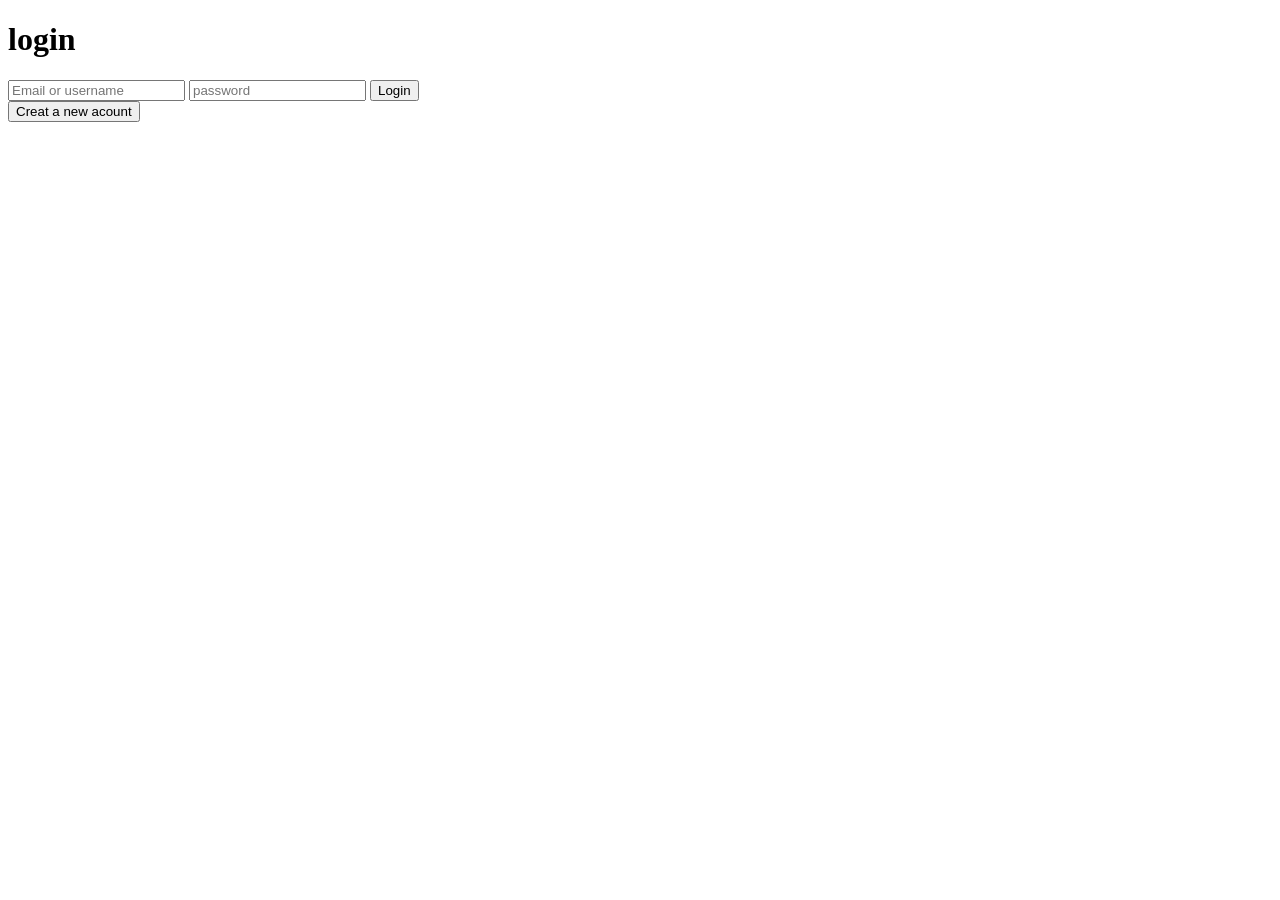
==== frontend/index.html @ cf74200e "finsh login and rejester in js and html >> now it is work you can add a new acount" ====
<!doctype html>
<html lang="en">
  <head>
    <meta charset="UTF-8" />
    <meta name="viewport" content="width=device-width, initial-scale=1.0" />
    <title>RTF</title>
    <link rel="shortcut icon" href="icon.png" type="image/x-icon">
    <script type="module" src="js/main.js"></script>
  </head>
  <body>
    <div id="app"></div>
  </body>
</html>
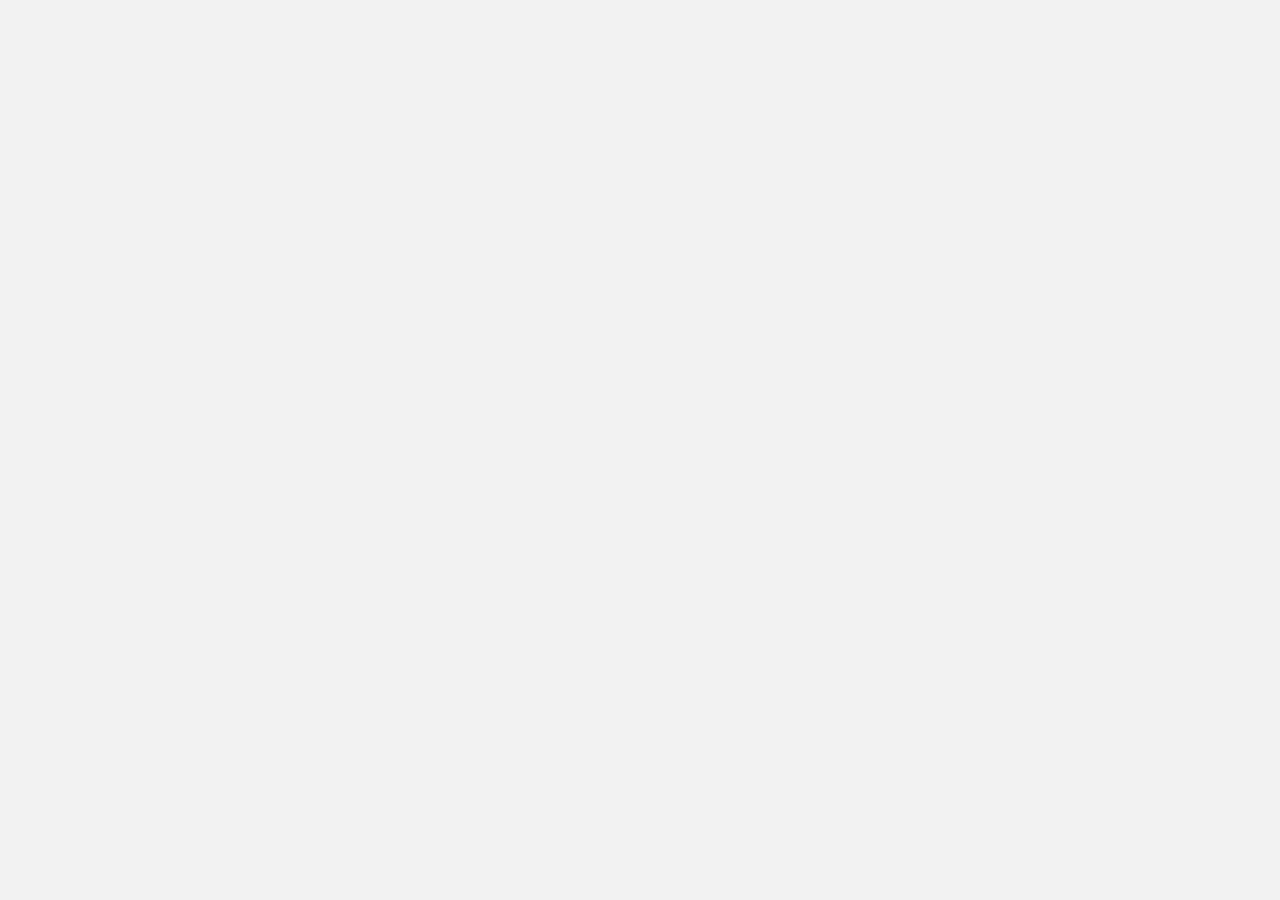
==== commit e4c48623: "feat: implement user session management with login, logout, and registration handlers; add CSS styli" ====
--- a/frontend/index.html
+++ b/frontend/index.html
@@ -5,6 +5,7 @@
     <meta name="viewport" content="width=device-width, initial-scale=1.0" />
     <title>RTF</title>
     <link rel="shortcut icon" href="icon.png" type="image/x-icon">
+    <link rel="stylesheet" href="css/authStyle.css">
     <script type="module" src="js/main.js"></script>
   </head>
   <body>
--- a/frontend/css/authStyle.css
+++ b/frontend/css/authStyle.css
@@ -0,0 +1,65 @@
+* {
+  box-sizing: border-box;
+}
+
+body {
+  margin: 0;
+  font-family: Arial, sans-serif;
+  background-color: #f2f2f2;
+}
+
+.auth-page {
+  min-height: 100vh;
+  display: flex;
+  justify-content: center;
+  align-items: center;
+}
+
+.auth-card {
+  width: 400px;
+  padding: 25px;
+  background-color: white;
+  border: 1px solid #ccc;
+  border-radius: 8px;
+}
+
+.auth-card h1,
+.auth-subtitle {
+  text-align: center;
+}
+
+#register-form {
+  display: flex;
+  flex-direction: column;
+  gap: 10px;
+}
+
+.name-row {
+  display: flex;
+  gap: 10px;
+}
+
+.name-row input {
+  width: 50%;
+}
+
+input,
+select,
+button {
+  width: 100%;
+  padding: 10px;
+}
+
+button {
+  cursor: pointer;
+}
+
+.login-link {
+  margin-top: 10px;
+  background: none;
+  border: none;
+}
+
+.form-message {
+  text-align: center;
+}
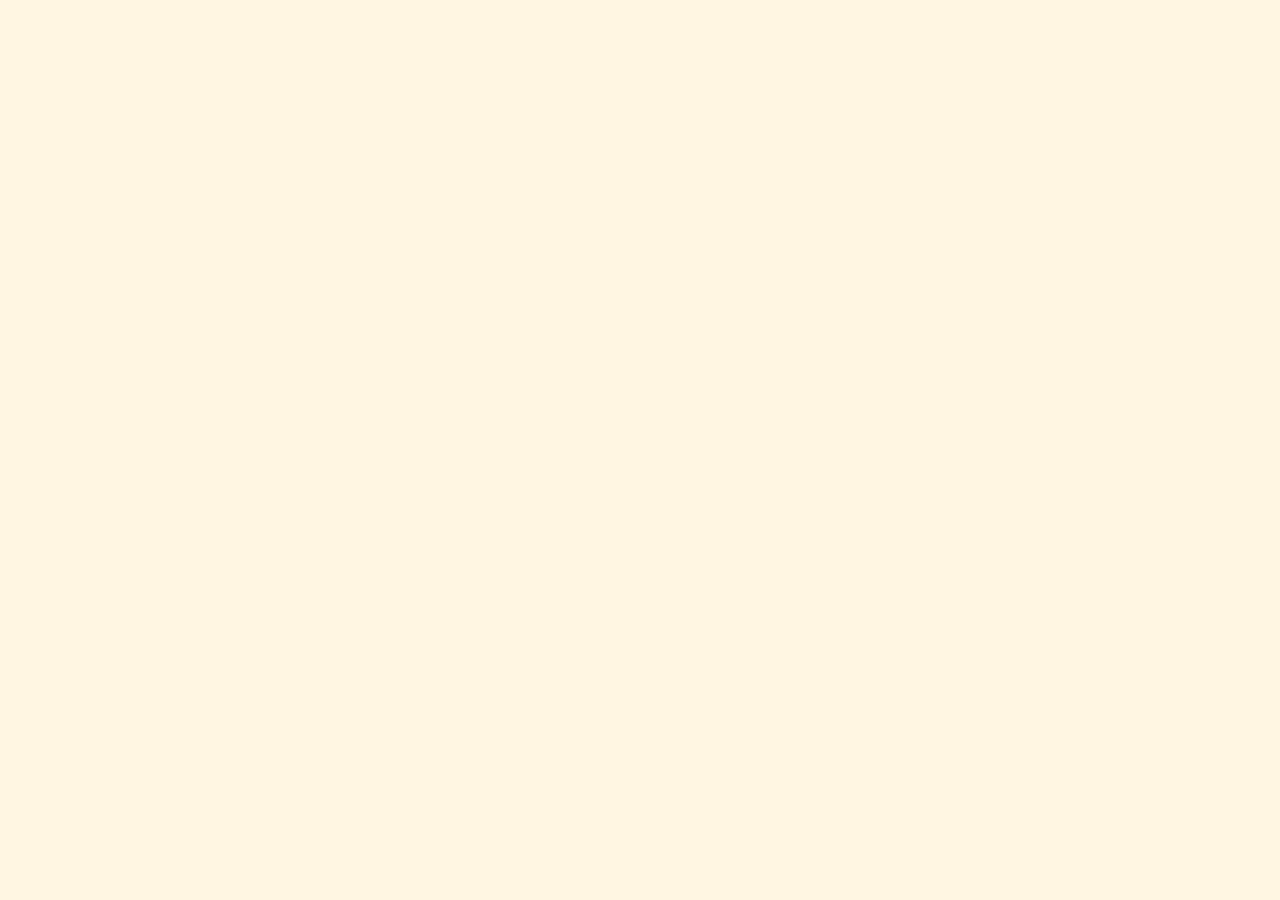
==== commit 85ee096a: "Refactor CSS and JavaScript for improved design and functionality - Updated CSS styles in misc.css a" ====
--- a/frontend/index.html
+++ b/frontend/index.html
@@ -5,10 +5,30 @@
     <meta name="viewport" content="width=device-width, initial-scale=1.0" />
     <title>RTF</title>
     <link rel="shortcut icon" href="icon.png" type="image/x-icon">
-    <link rel="stylesheet" href="css/authStyle.css">
+
+    <!-- Old theme (7 files) — commented out, kept for reference -->
+    <link rel="stylesheet" href="css/variables.css">
+    <link rel="stylesheet" href="css/base.css">
+    <link rel="stylesheet" href="css/auth.css">
+    <link rel="stylesheet" href="css/layout.css">
+    <link rel="stylesheet" href="css/feed.css">
+    <link rel="stylesheet" href="css/chat.css">
+    <link rel="stylesheet" href="css/misc.css">
+   
+
+    <!-- New theme (8 files) -->
+    <!-- <link rel="stylesheet" href="css2/root_variables.css">
+    <link rel="stylesheet" href="css2/reset.css">
+    <link rel="stylesheet" href="css2/typography.css">
+    <link rel="stylesheet" href="css2/layout.css">
+    <link rel="stylesheet" href="css2/components.css">
+    <link rel="stylesheet" href="css2/responsive.css">
+    <link rel="stylesheet" href="css2/utilities.css">
+    <link rel="stylesheet" href="css2/components_chat.css"> -->
+
     <script type="module" src="js/main.js"></script>
   </head>
   <body>
     <div id="app"></div>
   </body>
-</html>
+</html>
--- a/frontend/css/variables.css
+++ b/frontend/css/variables.css
@@ -0,0 +1,62 @@
+:root {
+  /* ---------- Palette (sunset reed moodboard) ---------- */
+  --color-champagne: #feecc0;
+  --color-champagne-soft: #fff6e2;
+  --color-rose: #f4b9b8;
+  --color-rose-dark: #e79a9a;
+  --color-blue: #556890;
+  --color-blue-dark: #414f70;
+  --color-ink: #1f2020;
+
+  --color-bg: var(--color-champagne-soft);
+  --color-surface: #ffffff;
+  --color-surface-sunk: #fbf3e4;
+
+  --color-primary: var(--color-rose);
+  --color-primary-dark: var(--color-rose-dark);
+  --color-accent: var(--color-blue);
+  --color-accent-dark: var(--color-blue-dark);
+
+  --color-text: var(--color-ink);
+  --color-text-muted: #6b6558;
+  --color-text-faint: #a39d8f;
+  --color-text-on-accent: #fff6e2;
+
+  --color-border: #efe2c8;
+  --color-border-light: #f5ecda;
+  --color-danger: #c1554a;
+  --color-success: #4caf7d;
+
+  /* ---------- Type ---------- */
+  --font-base: "Segoe UI", system-ui, -apple-system, "Helvetica Neue", Arial, sans-serif;
+  --font-mono: "SFMono-Regular", ui-monospace, "JetBrains Mono", Consolas, "Courier New", monospace;
+
+  /* ---------- Radius (soft, never sharp) ---------- */
+  --radius-sm: 10px;
+  --radius-md: 16px;
+  --radius-lg: 22px;
+  --radius-pill: 999px;
+
+  /* ---------- Shadow (light, diffuse) ---------- */
+  --shadow-sm: 0 2px 8px rgba(31, 32, 32, 0.05);
+  --shadow-md: 0 8px 24px rgba(85, 104, 144, 0.1);
+  --shadow-lg: 0 16px 40px rgba(85, 104, 144, 0.14);
+  --shadow-inset: inset 0 0 0 1px rgba(31, 32, 32, 0.04);
+
+  /* ---------- Spacing ---------- */
+  --space-xs: 4px;
+  --space-sm: 8px;
+  --space-md: 12px;
+  --space-lg: 16px;
+  --space-xl: 24px;
+  --space-2xl: 32px;
+
+  /* ---------- Layout ---------- */
+  --sidebar-width: 280px;
+  --sidebar-width-md: 210px;
+  --sidebar-width-sm: 72px;
+
+  /* ---------- Motion ---------- */
+  --transition-fast: 0.15s ease;
+  --transition-base: 0.25s ease;
+}
--- a/frontend/css/base.css
+++ b/frontend/css/base.css
@@ -0,0 +1,126 @@
+* {
+  box-sizing: border-box;
+}
+
+html {
+  -webkit-font-smoothing: antialiased;
+}
+
+body {
+  margin: 0;
+  font-family: var(--font-base);
+  background-color: var(--color-bg);
+  color: var(--color-text);
+  line-height: 1.5;
+}
+
+h1, h2, h3 {
+  margin: 0;
+  font-weight: 700;
+  letter-spacing: -0.01em;
+}
+
+p {
+  margin: 0;
+}
+
+a {
+  color: var(--color-accent);
+}
+
+::selection {
+  background: var(--color-rose);
+  color: var(--color-ink);
+}
+
+/* ---------- Form elements ---------- */
+
+input,
+select,
+textarea,
+button {
+  font-family: inherit;
+  font-size: 1rem;
+  color: var(--color-text);
+}
+
+input,
+select,
+textarea {
+  width: 100%;
+  padding: 12px var(--space-md);
+  background-color: var(--color-surface);
+  border: 1px solid var(--color-border);
+  border-radius: var(--radius-sm);
+  box-shadow: var(--shadow-inset);
+  transition: border-color var(--transition-fast), box-shadow var(--transition-fast);
+}
+
+input:focus,
+select:focus,
+textarea:focus {
+  outline: none;
+  border-color: var(--color-accent);
+  box-shadow: 0 0 0 3px rgba(85, 104, 144, 0.15);
+}
+
+input::placeholder,
+textarea::placeholder {
+  color: var(--color-text-faint);
+}
+
+textarea {
+  font-family: inherit;
+  resize: vertical;
+}
+
+button {
+  cursor: pointer;
+  width: 100%;
+  padding: 12px var(--space-lg);
+  background-color: var(--color-surface);
+  border: none;
+  border-radius: var(--radius-sm);
+  box-shadow: var(--shadow-sm);
+  transition: transform var(--transition-fast), box-shadow var(--transition-fast), background-color var(--transition-fast);
+}
+
+button:hover {
+  box-shadow: var(--shadow-md);
+}
+
+button:active {
+  transform: translateY(1px);
+}
+
+button:focus-visible,
+input:focus-visible,
+a:focus-visible {
+  outline: 2px solid var(--color-accent);
+  outline-offset: 2px;
+}
+
+/* ---------- Primary submit buttons ---------- */
+
+#login-form button,
+#register-form button,
+#create-post-form button,
+#add-comment-form button {
+  background-color: var(--color-primary);
+  color: var(--color-ink);
+  font-weight: 600;
+}
+
+#login-form button:hover,
+#register-form button:hover,
+#create-post-form button:hover,
+#add-comment-form button:hover {
+  background-color: var(--color-primary-dark);
+}
+
+.form-message {
+  text-align: center;
+  color: var(--color-danger);
+  font-size: 0.9rem;
+  min-height: 1.2em;
+}
--- a/frontend/css/auth.css
+++ b/frontend/css/auth.css
@@ -0,0 +1,73 @@
+.auth-page {
+  min-height: 100vh;
+  display: flex;
+  flex-direction: column;
+  align-items: center;
+  justify-content: center;
+  gap: var(--space-lg);
+  padding: var(--space-lg);
+  background: linear-gradient(180deg, var(--color-champagne) 0%, var(--color-bg) 55%);
+}
+
+.auth-card {
+  width: 100%;
+  max-width: 420px;
+  padding: var(--space-2xl);
+  background-color: var(--color-surface);
+  border-radius: var(--radius-lg);
+  box-shadow: var(--shadow-lg);
+  display: flex;
+  flex-direction: column;
+  gap: var(--space-lg);
+}
+
+.auth-card h1 {
+  text-align: center;
+  font-size: 1.6rem;
+}
+
+.auth-subtitle {
+  text-align: center;
+  color: var(--color-text-muted);
+  margin-top: calc(var(--space-sm) * -1);
+}
+
+#login-form,
+#register-form {
+  display: flex;
+  flex-direction: column;
+  gap: var(--space-sm);
+}
+
+.name-row {
+  display: flex;
+  flex-wrap: wrap;
+  gap: var(--space-sm);
+}
+
+.name-row input {
+  flex: 1;
+  min-width: 140px;
+}
+
+.login-link {
+  background: none;
+  box-shadow: none;
+  color: var(--color-accent);
+  font-weight: 600;
+  width: auto;
+  margin: 0 auto;
+  padding: var(--space-xs) var(--space-sm);
+}
+
+.login-link:hover {
+  box-shadow: none;
+  text-decoration: underline;
+}
+
+@media (max-width: 480px) {
+  .auth-card {
+    padding: var(--space-xl);
+    border-radius: var(--radius-md);
+  }
+}
--- a/frontend/css/layout.css
+++ b/frontend/css/layout.css
@@ -0,0 +1,230 @@
+#home-page {
+  min-height: 100vh;
+  display: flex;
+}
+
+/* ---------- Sidebar (chat users) ---------- */
+
+.chat-sidebar {
+  width: var(--sidebar-width);
+  flex-shrink: 0;
+  display: flex;
+  flex-direction: column;
+  height: 100vh;
+  position: sticky;
+  top: 0;
+  background-color: var(--color-surface);
+  border-radius: 0 var(--radius-lg) var(--radius-lg) 0;
+  box-shadow: var(--shadow-md);
+}
+
+.chat-sidebar-header {
+  padding: var(--space-lg);
+  display: flex;
+  flex-direction: column;
+  gap: var(--space-md);
+}
+
+.pages-header {
+  display: flex;
+}
+
+#home-btn {
+  width: auto;
+  background-color: var(--color-champagne);
+  color: var(--color-ink);
+  font-weight: 600;
+  border-radius: var(--radius-pill);
+  padding: var(--space-xs) var(--space-lg);
+  box-shadow: none;
+}
+
+#home-btn:hover {
+  background-color: var(--color-rose);
+}
+
+.chat-sidebar-header h2 {
+  font-size: 1.05rem;
+  white-space: nowrap;
+  overflow: hidden;
+  color: var(--color-accent-dark);
+}
+
+.chat-users-list {
+  flex: 1;
+  overflow-y: auto;
+  padding: var(--space-sm) var(--space-md);
+  display: flex;
+  flex-direction: column;
+  gap: var(--space-xs);
+}
+
+.chat-users-list p {
+  color: var(--color-text-faint);
+  font-size: 0.9rem;
+  padding: var(--space-sm);
+}
+
+.chat-user-btn {
+  display: flex;
+  align-items: center;
+  gap: var(--space-sm);
+  width: 100%;
+  padding: var(--space-sm) var(--space-md);
+  background: none;
+  border: none;
+  border-radius: var(--radius-md);
+  box-shadow: none;
+  text-align: left;
+}
+
+.chat-user-btn:hover {
+  background-color: var(--color-surface-sunk);
+  box-shadow: none;
+}
+
+.chat-user-circle {
+  width: 9px;
+  height: 9px;
+  border-radius: 50%;
+  background-color: var(--color-border);
+  flex-shrink: 0;
+}
+
+.chat-user-circle.online {
+  background-color: var(--color-success);
+  box-shadow: 0 0 0 3px rgba(76, 175, 125, 0.18);
+}
+
+.chat-user-circle.offline {
+  background-color: var(--color-text-faint);
+}
+
+.chat-user-name {
+  font-size: 0.95rem;
+  font-weight: 500;
+  white-space: nowrap;
+  overflow: hidden;
+  text-overflow: ellipsis;
+}
+
+.chat-sidebar-footer {
+  padding: var(--space-sm) var(--space-lg) var(--space-lg);
+  font-size: 0.8rem;
+  color: var(--color-danger);
+  min-height: 1em;
+}
+
+/* ---------- Main column ---------- */
+
+.home-main {
+  flex: 1;
+  display: flex;
+  flex-direction: column;
+  min-width: 0;
+}
+
+.home-topbar {
+  display: flex;
+  flex-wrap: wrap;
+  align-items: center;
+  justify-content: space-between;
+  gap: var(--space-sm);
+  padding: var(--space-lg) var(--space-2xl);
+}
+
+.topbar-user-box {
+  display: flex;
+  align-items: center;
+  gap: var(--space-md);
+}
+
+.topbar-avatar {
+  width: 40px;
+  height: 40px;
+  border-radius: 50%;
+  background-color: var(--color-rose);
+  flex-shrink: 0;
+  box-shadow: var(--shadow-sm);
+}
+
+.topbar-user-info {
+  display: flex;
+  flex-direction: column;
+  line-height: 1.35;
+}
+
+.topbar-user-info small {
+  font-family: var(--font-mono);
+  color: var(--color-text-muted);
+}
+
+.logout-btn,
+.create-post-btn {
+  width: auto;
+  padding: var(--space-sm) var(--space-lg);
+  border-radius: var(--radius-pill);
+}
+
+.logout-btn {
+  background-color: var(--color-surface);
+  color: var(--color-text-muted);
+}
+
+.create-post-btn {
+  background-color: var(--color-accent);
+  color: var(--color-text-on-accent);
+  font-weight: 600;
+}
+
+.create-post-btn:hover {
+  background-color: var(--color-accent-dark);
+}
+
+#home-container {
+  flex: 1;
+  padding: var(--space-xl) var(--space-2xl) var(--space-2xl);
+  max-width: 760px;
+  width: 100%;
+  margin: 0 auto;
+}
+
+/* ---------- Responsive: sidebar shrinks, stays visible ---------- */
+
+@media (max-width: 768px) {
+  .chat-sidebar {
+    width: var(--sidebar-width-md);
+  }
+
+  #home-container {
+    padding: var(--space-lg);
+  }
+
+  .home-topbar {
+    padding: var(--space-md) var(--space-lg);
+  }
+}
+
+@media (max-width: 520px) {
+  .chat-sidebar {
+    width: var(--sidebar-width-sm);
+  }
+
+  .chat-sidebar-header h2,
+  .chat-user-name,
+  .chat-sidebar-footer {
+    display: none;
+  }
+
+  .chat-sidebar-header {
+    align-items: center;
+  }
+
+  .chat-user-btn {
+    justify-content: center;
+  }
+
+  .topbar-user-info {
+    display: none;
+  }
+}
--- a/frontend/css/feed.css
+++ b/frontend/css/feed.css
@@ -0,0 +1,183 @@
+/* ---------- Feed / posts ---------- */
+
+#posts-container {
+  display: flex;
+  flex-direction: column;
+  gap: var(--space-md);
+}
+
+.post-card {
+  display: flex;
+  flex-direction: column;
+  gap: var(--space-xs);
+  background-color: var(--color-surface);
+  border-radius: var(--radius-lg);
+  padding: var(--space-lg) var(--space-xl);
+  box-shadow: var(--shadow-sm);
+  cursor: pointer;
+  transition: box-shadow var(--transition-base), transform var(--transition-base);
+}
+
+.post-card:hover {
+  box-shadow: var(--shadow-md);
+  transform: translateY(-2px);
+}
+
+/* signature: monospace hashtag chip, like a hand-labeled tag */
+.post-category {
+  align-self: flex-start;
+  display: inline-flex;
+  align-items: center;
+  font-family: var(--font-mono);
+  font-size: 0.72rem;
+  letter-spacing: 0.02em;
+  color: var(--color-accent-dark);
+  background-color: var(--color-champagne);
+  border-radius: var(--radius-pill);
+  padding: 4px var(--space-md);
+  margin-bottom: var(--space-xs);
+}
+
+.post-category::before {
+  content: "#";
+  margin-right: 2px;
+  opacity: 0.6;
+}
+
+.post-card h3 {
+  font-size: 1.15rem;
+}
+
+.post-card p {
+  color: var(--color-text-muted);
+  font-size: 0.88rem;
+  font-family: var(--font-mono);
+}
+
+/* ---------- Create post ---------- */
+
+#create-post-form {
+  display: flex;
+  flex-direction: column;
+  gap: var(--space-md);
+  background-color: var(--color-surface);
+  border-radius: var(--radius-lg);
+  padding: var(--space-xl);
+  box-shadow: var(--shadow-sm);
+}
+
+#create-post-form textarea {
+  min-height: 140px;
+}
+
+/* ---------- Post detail / comments ---------- */
+
+#back-to-feed {
+  width: auto;
+  background: none;
+  box-shadow: none;
+  color: var(--color-accent);
+  font-weight: 600;
+  padding: 0 0 var(--space-md) 0;
+  font-size: 0.95rem;
+}
+
+#back-to-feed:hover {
+  box-shadow: none;
+  text-decoration: underline;
+}
+
+#post-detail {
+  display: flex;
+  flex-direction: column;
+  background-color: var(--color-surface);
+  border-radius: var(--radius-lg);
+  padding: var(--space-2xl);
+  box-shadow: var(--shadow-sm);
+}
+
+#post-detail h2 {
+  font-size: 1.4rem;
+  margin-top: var(--space-xs);
+}
+
+#post-detail > p:nth-of-type(1) {
+  font-family: var(--font-mono);
+  color: var(--color-text-muted);
+  font-size: 0.85rem;
+}
+
+.post-full-content {
+  white-space: pre-wrap;
+  color: var(--color-text);
+  margin-top: var(--space-lg);
+  line-height: 1.65;
+}
+
+#comments-section {
+  margin-top: var(--space-2xl);
+  padding-top: var(--space-lg);
+  border-top: 1px dashed var(--color-border);
+  display: flex;
+  flex-direction: column;
+  gap: var(--space-md);
+}
+
+#comments-section h3 {
+  font-size: 0.95rem;
+  color: var(--color-accent-dark);
+}
+
+.comments-list {
+  list-style: none;
+  margin: 0;
+  padding: 0;
+  display: flex;
+  flex-direction: column;
+  gap: var(--space-sm);
+  max-height: 320px;
+  overflow-y: auto;
+}
+
+.comments-list-message {
+  color: var(--color-text-faint);
+  font-size: 0.9rem;
+}
+
+.comment-item {
+  display: flex;
+  flex-direction: column;
+  gap: 4px;
+  background-color: var(--color-surface-sunk);
+  border-radius: var(--radius-md);
+  padding: var(--space-sm) var(--space-md);
+}
+
+.comment-author {
+  font-weight: 600;
+  font-family: var(--font-mono);
+  font-size: 0.78rem;
+  color: var(--color-accent-dark);
+  margin: 0;
+}
+
+.comment-content {
+  margin: 0;
+}
+
+#add-comment-form {
+  display: flex;
+  flex-direction: column;
+  gap: var(--space-sm);
+}
+
+#add-comment-form textarea {
+  min-height: 80px;
+}
+
+@media (max-width: 480px) {
+  #post-detail,
+  #create-post-form {
+    padding: var(--space-lg);
+  }
+}
--- a/frontend/css/chat.css
+++ b/frontend/css/chat.css
@@ -0,0 +1,116 @@
+.message-page {
+  display: flex;
+  flex-direction: column;
+  height: calc(100vh - 90px);
+  background-color: var(--color-surface);
+  border-radius: var(--radius-lg);
+  box-shadow: var(--shadow-sm);
+  overflow: hidden;
+}
+
+.message-header {
+  padding: var(--space-md) var(--space-xl);
+  border-bottom: 1px solid var(--color-border-light);
+}
+
+.message-header h2 {
+  font-size: 1.05rem;
+}
+
+.message-user-status {
+  font-family: var(--font-mono);
+  font-size: 0.78rem;
+  color: var(--color-text-faint);
+}
+
+.messages-list {
+  flex: 1;
+  overflow-y: auto;
+  padding: var(--space-lg);
+  display: flex;
+  flex-direction: column;
+  gap: var(--space-sm);
+}
+
+.messages-loading,
+.empty-chat,
+.chat-error {
+  color: var(--color-text-faint);
+  text-align: center;
+  font-size: 0.9rem;
+  margin: auto 0;
+}
+
+.chat-message {
+  display: flex;
+  flex-wrap: wrap;
+  gap: var(--space-sm);
+  align-items: baseline;
+  background-color: var(--color-champagne-soft);
+  border-radius: var(--radius-md);
+  padding: var(--space-sm) var(--space-md);
+  max-width: 80%;
+  box-shadow: var(--shadow-sm);
+}
+
+.chat-message-sender {
+  font-weight: 600;
+  font-family: var(--font-mono);
+  font-size: 0.78rem;
+  color: var(--color-accent-dark);
+}
+
+.chat-message-content {
+  font-size: 0.95rem;
+}
+
+.chat-message-timestamp {
+  font-family: var(--font-mono);
+  font-size: 0.68rem;
+  color: var(--color-text-faint);
+  margin-left: auto;
+}
+
+.message-form {
+  display: flex;
+  gap: var(--space-sm);
+  padding: var(--space-md) var(--space-lg);
+  border-top: 1px solid var(--color-border-light);
+}
+
+.message-form input {
+  flex: 1;
+}
+
+.message-form button {
+  width: auto;
+  padding: 10px var(--space-xl);
+  border-radius: var(--radius-pill);
+  background-color: var(--color-accent);
+  color: var(--color-text-on-accent);
+  font-weight: 600;
+  box-shadow: none;
+}
+
+.message-form button:hover {
+  background-color: var(--color-accent-dark);
+}
+
+@media (max-width: 520px) {
+  .chat-message {
+    max-width: 92%;
+  }
+}
+
+.message-page {
+  height: 100%;
+  display: flex;
+  flex-direction: column;
+  min-height: 0;
+}
+
+.messages-list {
+  flex: 1;
+  min-height: 0;
+  overflow-y: auto;
+}
--- a/frontend/css/misc.css
+++ b/frontend/css/misc.css
@@ -0,0 +1,30 @@
+.error-page {
+  min-height: 100vh;
+  display: flex;
+  flex-direction: column;
+  align-items: center;
+  justify-content: center;
+  gap: var(--space-sm);
+  text-align: center;
+  padding: var(--space-lg);
+  background: linear-gradient(180deg, var(--color-champagne) 0%, var(--color-bg) 55%);
+}
+
+.error-status {
+  font-family: var(--font-mono);
+  font-size: 3rem;
+  color: var(--color-accent-dark);
+}
+
+.error-message {
+  color: var(--color-text-muted);
+}
+
+.error-actions button {
+  width: auto;
+  padding: var(--space-sm) var(--space-xl);
+  margin-top: var(--space-md);
+  border-radius: var(--radius-pill);
+  background-color: var(--color-surface);
+  box-shadow: var(--shadow-sm);
+}
--- a/frontend/css2/root_variables.css
+++ b/frontend/css2/root_variables.css
@@ -0,0 +1,105 @@
+/* ==========================================================================
+   ROOT VARIABLES — design tokens
+   Every color, space, radius, shadow, and type value used anywhere in the
+   system is defined once here. Nothing below this file hard-codes a value
+   that appears more than once.
+   ========================================================================== */
+
+:root {
+  /* ---------- Color: brand ---------- */
+  --color-champagne: #fee0c0;
+  --color-rose: #f4b8b8;
+  --color-blue-gray: #8d98b0;
+  --color-black: #1f2020;
+
+  /* ---------- Color: derived tones ---------- */
+  --color-champagne-soft: #fff5e9;
+  --color-rose-dark: #e89a9a;
+  --color-blue-gray-dark: #6d7896;
+  --color-blue-gray-soft: #eef0f5;
+
+  /* ---------- Color: semantic ---------- */
+  --color-bg: var(--color-champagne-soft);
+  --color-surface: #ffffff;
+  --color-surface-sunk: #fbf1e4;
+  --color-surface-glass: rgba(255, 255, 255, 0.6);
+
+  --color-primary: var(--color-rose);
+  --color-primary-hover: var(--color-rose-dark);
+  --color-accent: var(--color-blue-gray);
+  --color-accent-hover: var(--color-blue-gray-dark);
+
+  --color-text: var(--color-black);
+  --color-text-muted: #6b6558;
+  --color-text-faint: #a39d8f;
+  --color-text-on-primary: var(--color-black);
+  --color-text-on-accent: #ffffff;
+
+  --color-border: #efe0c8;
+  --color-border-light: #f5ecda;
+  --color-danger: #c1554a;
+  --color-success: #4caf7d;
+  --color-focus-ring: rgba(141, 152, 176, 0.35);
+
+  /* ---------- Typography ---------- */
+  --font-base: "Segoe UI", system-ui, -apple-system, "Helvetica Neue", Arial, sans-serif;
+  --font-mono: "SFMono-Regular", ui-monospace, "JetBrains Mono", Consolas, "Courier New", monospace;
+
+  --fs-xs: clamp(0.72rem, 0.68rem + 0.2vw, 0.8rem);
+  --fs-sm: clamp(0.85rem, 0.8rem + 0.25vw, 0.95rem);
+  --fs-base: clamp(1rem, 0.95rem + 0.25vw, 1.05rem);
+  --fs-md: clamp(1.1rem, 1rem + 0.5vw, 1.3rem);
+  --fs-lg: clamp(1.35rem, 1.15rem + 1vw, 1.75rem);
+  --fs-xl: clamp(1.75rem, 1.4rem + 1.75vw, 2.5rem);
+  --fs-2xl: clamp(2.25rem, 1.7rem + 2.75vw, 3.5rem);
+
+  --lh-tight: 1.2;
+  --lh-base: 1.55;
+  --fw-regular: 400;
+  --fw-medium: 500;
+  --fw-semibold: 600;
+  --fw-bold: 700;
+
+  /* ---------- Spacing (8px rhythm) ---------- */
+  --spacing-3xs: 0.25rem;
+  --spacing-xs: 0.5rem;
+  --spacing-sm: 1rem;
+  --spacing-md: 1.5rem;
+  --spacing-lg: 2rem;
+  --spacing-xl: 3rem;
+  --spacing-2xl: 4.5rem;
+
+  /* ---------- Radius (never sharp) ---------- */
+  --radius-sm: 12px;
+  --radius-md: 16px;
+  --radius-lg: 24px;
+  --radius-pill: 999px;
+
+  /* ---------- Shadow (layered, low-opacity) ---------- */
+  --shadow-light: 0 2px 8px rgba(31, 32, 32, 0.06);
+  --shadow-medium: 0 4px 16px rgba(31, 32, 32, 0.08), 0 1px 4px rgba(31, 32, 32, 0.04);
+  --shadow-lifted: 0 8px 24px rgba(141, 152, 176, 0.16), 0 2px 8px rgba(31, 32, 32, 0.05);
+  --shadow-inset: inset 0 0 0 1px rgba(31, 32, 32, 0.04);
+
+  /* ---------- Layout ---------- */
+  --sidebar-width: 17.5rem;
+  --sidebar-width-tablet: 13rem;
+  --sidebar-width-mobile: 4.5rem;
+  --content-max-width: 47.5rem;
+  --touch-target-min: 44px;
+
+  /* ---------- Motion ---------- */
+  --transition-fast: 0.15s ease;
+  --transition-base: 0.3s ease;
+  --ease-out: cubic-bezier(0.16, 1, 0.3, 1);
+
+  /* ---------- Breakpoints (for reference / container queries) ---------- */
+  --bp-tablet: 768px;
+  --bp-desktop: 1025px;
+  --bp-large: 1441px;
+}
+
+@media (prefers-color-scheme: dark) {
+  /* Reserved for future dark-mode tokens; palette intentionally stays
+     light-first per the brief's reference image. */
+}
--- a/frontend/css2/typography.css
+++ b/frontend/css2/typography.css
@@ -0,0 +1,120 @@
+/* ==========================================================================
+   TYPOGRAPHY — fluid type scale and text roles
+   All sizes come from clamp() tokens in root-variables.css, so the scale
+   itself lives there; this file only assigns roles to elements/classes.
+   ========================================================================== */
+
+body {
+  font-family: var(--font-base);
+  font-size: var(--fs-base);
+  font-weight: var(--fw-regular);
+  color: var(--color-text);
+  background-color: var(--color-bg);
+}
+
+h1,
+h2,
+h3 {
+  font-weight: var(--fw-bold);
+  line-height: var(--lh-tight);
+  letter-spacing: -0.01em;
+  color: var(--color-text);
+}
+
+h1 {
+  font-size: var(--fs-2xl);
+}
+
+h2 {
+  font-size: var(--fs-xl);
+}
+
+h3 {
+  font-size: var(--fs-md);
+}
+
+p {
+  font-size: var(--fs-base);
+  color: var(--color-text);
+}
+
+small {
+  font-size: var(--fs-xs);
+}
+
+a {
+  color: var(--color-accent);
+  transition: color var(--transition-fast);
+}
+
+a:hover {
+  color: var(--color-accent-hover);
+}
+
+::selection {
+  background: var(--color-rose);
+  color: var(--color-black);
+}
+
+/* ---------- Monospace accent role ----------
+   Used for tags, usernames, and timestamps — the system's signature detail,
+   echoing a hand-labeled hashtag mark. */
+.text-mono,
+.post-category,
+.comment-author,
+.chat-message-sender,
+.chat-message-timestamp,
+.message-user-status,
+.topbar-user-info small {
+  font-family: var(--font-mono);
+}
+
+.text-muted {
+  color: var(--color-text-muted);
+}
+
+.text-faint {
+  color: var(--color-text-faint);
+}
+
+.form-message {
+  font-size: var(--fs-sm);
+  color: var(--color-danger);
+  text-align: center;
+  min-height: 1.3em;
+}
+
+.auth-subtitle {
+  text-align: center;
+  color: var(--color-text-muted);
+}
+
+.error-status {
+  font-family: var(--font-mono);
+  font-size: var(--fs-2xl);
+  color: var(--color-accent-hover);
+}
+
+.error-message {
+  color: var(--color-text-muted);
+}
+
+.post-full-content {
+  white-space: pre-wrap;
+  line-height: var(--lh-base);
+}
+
+.chat-message-content,
+.comment-content {
+  font-size: var(--fs-base);
+}
+
+.chat-error,
+.empty-chat,
+.messages-loading,
+.comments-list-message {
+  color: var(--color-text-faint);
+  font-size: var(--fs-sm);
+  text-align: center;
+  margin: auto;
+}
--- a/frontend/css2/layout.css
+++ b/frontend/css2/layout.css
@@ -0,0 +1,150 @@
+/* ==========================================================================
+   COMPONENTS — forms, buttons, surfaces (sidebar/chat/feed/error in
+   components-chat.css). Soft radius + layered shadow; no sharp rectangles.
+   ========================================================================== */
+
+/* ---------- Surfaces ---------- */
+
+.auth-card,
+#post-detail,
+#create-post-form {
+  background-color: var(--color-surface);
+  border-radius: var(--radius-lg);
+  box-shadow: var(--shadow-medium);
+}
+
+/* ---------- Form fields ---------- */
+
+input,
+select,
+textarea {
+  width: 100%;
+  min-height: var(--touch-target-min);
+  padding: var(--spacing-xs) var(--spacing-sm);
+  background-color: var(--color-surface);
+  border: 1px solid var(--color-border);
+  border-radius: var(--radius-sm);
+  box-shadow: var(--shadow-inset);
+  transition: border-color var(--transition-fast), box-shadow var(--transition-fast);
+}
+
+textarea {
+  min-height: 8rem;
+  resize: vertical;
+}
+
+input:focus-visible,
+select:focus-visible,
+textarea:focus-visible {
+  outline: none;
+  border-color: var(--color-accent);
+  box-shadow: 0 0 0 3px var(--color-focus-ring);
+}
+
+input::placeholder,
+textarea::placeholder {
+  color: var(--color-text-faint);
+}
+
+/* ---------- Buttons ---------- */
+button {
+  min-height: var(--touch-target-min);
+  padding: var(--spacing-xs) var(--spacing-md);
+  border-radius: var(--radius-pill);
+  font-weight: var(--fw-semibold);
+  background-color: var(--color-surface);
+  box-shadow: var(--shadow-light);
+  transition: transform var(--transition-fast), box-shadow var(--transition-base),
+    background-color var(--transition-base);
+}
+
+button:hover {
+  box-shadow: var(--shadow-lifted);
+}
+
+button:active {
+  transform: translateY(1px) scale(0.99);
+}
+
+button:focus-visible {
+  outline: 2px solid var(--color-accent);
+  outline-offset: 2px;
+}
+
+#login-form button,
+#register-form button,
+#create-post-form button,
+#add-comment-form button {
+  background-color: var(--color-primary);
+  color: var(--color-text-on-primary);
+}
+
+#login-form button:hover,
+#register-form button:hover,
+#create-post-form button:hover,
+#add-comment-form button:hover {
+  background-color: var(--color-primary-hover);
+}
+
+.create-post-btn,
+.message-form button {
+  background-color: var(--color-accent);
+  color: var(--color-text-on-accent);
+}
+
+.create-post-btn:hover,
+.message-form button:hover {
+  background-color: var(--color-accent-hover);
+}
+
+.login-link,
+#back-to-feed {
+  box-shadow: none;
+  background: none;
+  color: var(--color-accent);
+  font-weight: var(--fw-semibold);
+}
+
+.login-link:hover,
+#back-to-feed:hover {
+  box-shadow: none;
+  text-decoration: underline;
+}
+
+#home-btn {
+  background-color: var(--color-champagne);
+  box-shadow: none;
+}
+
+#home-btn:hover {
+  background-color: var(--color-rose);
+}
+
+.logout-btn {
+  background-color: var(--color-surface);
+  color: var(--color-text-muted);
+}
+
+.is-loading {
+  position: relative;
+  color: transparent !important;
+  border-radius: var(--radius-sm);
+  overflow: hidden;
+  background-color: var(--color-surface-sunk);
+}
+
+.is-loading::after {
+  content: "";
+  position: absolute;
+  inset: 0;
+  background: linear-gradient(90deg, transparent, rgba(255, 255, 255, 0.6), transparent);
+  animation: skeleton-sweep 1.4s infinite;
+}
+
+@keyframes skeleton-sweep {
+  from { transform: translateX(-100%); }
+  to { transform: translateX(100%); }
+}
+@media (prefers-reduced-motion: reduce) {
+  .is-loading::after { animation: none; }
+}
--- a/frontend/css2/components.css
+++ b/frontend/css2/components.css
@@ -0,0 +1,150 @@
+/* ==========================================================================
+   COMPONENTS — forms, buttons, surfaces (sidebar/chat/feed/error in
+   components-chat.css). Soft radius + layered shadow; no sharp rectangles.
+   ========================================================================== */
+
+/* ---------- Surfaces ---------- */
+
+.auth-card,
+#post-detail,
+#create-post-form {
+  background-color: var(--color-surface);
+  border-radius: var(--radius-lg);
+  box-shadow: var(--shadow-medium);
+}
+
+/* ---------- Form fields ---------- */
+
+input,
+select,
+textarea {
+  width: 100%;
+  min-height: var(--touch-target-min);
+  padding: var(--spacing-xs) var(--spacing-sm);
+  background-color: var(--color-surface);
+  border: 1px solid var(--color-border);
+  border-radius: var(--radius-sm);
+  box-shadow: var(--shadow-inset);
+  transition: border-color var(--transition-fast), box-shadow var(--transition-fast);
+}
+
+textarea {
+  min-height: 8rem;
+  resize: vertical;
+}
+
+input:focus-visible,
+select:focus-visible,
+textarea:focus-visible {
+  outline: none;
+  border-color: var(--color-accent);
+  box-shadow: 0 0 0 3px var(--color-focus-ring);
+}
+
+input::placeholder,
+textarea::placeholder {
+  color: var(--color-text-faint);
+}
+
+/* ---------- Buttons ---------- */
+button {
+  min-height: var(--touch-target-min);
+  padding: var(--spacing-xs) var(--spacing-md);
+  border-radius: var(--radius-pill);
+  font-weight: var(--fw-semibold);
+  background-color: var(--color-surface);
+  box-shadow: var(--shadow-light);
+  transition: transform var(--transition-fast), box-shadow var(--transition-base),
+    background-color var(--transition-base);
+}
+
+button:hover {
+  box-shadow: var(--shadow-lifted);
+}
+
+button:active {
+  transform: translateY(1px) scale(0.99);
+}
+
+button:focus-visible {
+  outline: 2px solid var(--color-accent);
+  outline-offset: 2px;
+}
+
+#login-form button,
+#register-form button,
+#create-post-form button,
+#add-comment-form button {
+  background-color: var(--color-primary);
+  color: var(--color-text-on-primary);
+}
+
+#login-form button:hover,
+#register-form button:hover,
+#create-post-form button:hover,
+#add-comment-form button:hover {
+  background-color: var(--color-primary-hover);
+}
+
+.create-post-btn,
+.message-form button {
+  background-color: var(--color-accent);
+  color: var(--color-text-on-accent);
+}
+
+.create-post-btn:hover,
+.message-form button:hover {
+  background-color: var(--color-accent-hover);
+}
+
+.login-link,
+#back-to-feed {
+  box-shadow: none;
+  background: none;
+  color: var(--color-accent);
+  font-weight: var(--fw-semibold);
+}
+
+.login-link:hover,
+#back-to-feed:hover {
+  box-shadow: none;
+  text-decoration: underline;
+}
+
+#home-btn {
+  background-color: var(--color-champagne);
+  box-shadow: none;
+}
+
+#home-btn:hover {
+  background-color: var(--color-rose);
+}
+
+.logout-btn {
+  background-color: var(--color-surface);
+  color: var(--color-text-muted);
+}
+
+.is-loading {
+  position: relative;
+  color: transparent !important;
+  border-radius: var(--radius-sm);
+  overflow: hidden;
+  background-color: var(--color-surface-sunk);
+}
+
+.is-loading::after {
+  content: "";
+  position: absolute;
+  inset: 0;
+  background: linear-gradient(90deg, transparent, rgba(255, 255, 255, 0.6), transparent);
+  animation: skeleton-sweep 1.4s infinite;
+}
+
+@keyframes skeleton-sweep {
+  from { transform: translateX(-100%); }
+  to { transform: translateX(100%); }
+}
+@media (prefers-reduced-motion: reduce) {
+  .is-loading::after { animation: none; }
+}
--- a/frontend/css2/responsive.css
+++ b/frontend/css2/responsive.css
@@ -0,0 +1,133 @@
+/* ==========================================================================
+   RESPONSIVE — mobile-first breakpoint overrides
+   Base styles across every other file already target 320px–767px.
+   This file only widens/adjusts things upward from there.
+   Breakpoints: tablet 768px · desktop 1025px · large-desktop 1441px
+   ========================================================================== */
+
+/* ---------- Tablet: 768px–1024px ---------- */
+@media (min-width: 768px) {
+  #home-page {
+    grid-template-columns: var(--sidebar-width-tablet) 1fr;
+  }
+
+  .chat-user-name,
+  .chat-sidebar-header h2,
+  .chat-sidebar-footer {
+    display: block;
+  }
+
+  .chat-user-btn {
+    justify-content: flex-start;
+  }
+
+  .topbar-user-info {
+    display: flex;
+  }
+
+  #home-container {
+    padding: var(--spacing-lg) var(--spacing-md) var(--spacing-xl);
+  }
+
+  .auth-card {
+    padding: var(--spacing-xl);
+  }
+
+  #post-detail,
+  #create-post-form {
+    padding: var(--spacing-lg);
+  }
+}
+
+/* ---------- Desktop: 1025px–1440px ---------- */
+@media (min-width: 1025px) {
+  #home-page {
+    grid-template-columns: var(--sidebar-width) 1fr;
+  }
+
+  #posts-container {
+    gap: var(--spacing-md);
+  }
+
+  #post-detail,
+  #create-post-form {
+    padding: var(--spacing-xl);
+  }
+
+  .home-topbar {
+    padding: var(--spacing-md) var(--spacing-lg);
+  }
+}
+
+/* ---------- Large desktop: 1441px+ ---------- */
+@media (min-width: 1441px) {
+  #home-container {
+    max-width: 56rem;
+  }
+
+  .auth-card {
+    max-width: 30rem;
+  }
+
+  body {
+    font-size: calc(var(--fs-base) * 1.05);
+  }
+}
+
+/* ---------- Below tablet: collapse sidebar to icon rail ---------- */
+@media (max-width: 767px) {
+  .chat-user-btn {
+    justify-content: center;
+  }
+
+  .chat-sidebar-header {
+    align-items: center;
+  }
+
+  .home-topbar {
+    padding: var(--spacing-xs) var(--spacing-sm);
+  }
+}
+
+/* ---------- Very small phones: 320px–374px ---------- */
+@media (max-width: 374px) {
+  .auth-card {
+    padding: var(--spacing-md);
+    border-radius: var(--radius-md);
+  }
+
+  .name-row input {
+    flex-basis: 100%;
+  }
+}
+
+/* ---------- Container query: post card adapts to its own column,
+   not the viewport (progressive enhancement, safe fallback above) ---------- */
+@supports (container-type: inline-size) {
+  #posts-container {
+    container-type: inline-size;
+    container-name: posts;
+  }
+
+  @container posts (min-width: 640px) {
+    .post-card {
+      flex-direction: row;
+      align-items: center;
+      justify-content: space-between;
+    }
+
+    .post-category {
+      order: 2;
+    }
+  }
+}
+
+/* ---------- Print ---------- */
+@media print {
+  .chat-sidebar,
+  .home-topbar,
+  #message-form,
+  .message-form {
+    display: none !important;
+  }
+}
--- a/frontend/css2/utilities.css
+++ b/frontend/css2/utilities.css
@@ -0,0 +1,116 @@
+/* ==========================================================================
+   UTILITIES — small, single-purpose helper classes
+   Use sparingly: reach for a utility when a one-off tweak doesn't deserve
+   a new component rule. Never used to replace a component's own styling.
+   ========================================================================== */
+
+.u-flex {
+  display: flex;
+}
+
+.u-flex-col {
+  display: flex;
+  flex-direction: column;
+}
+
+.u-flex-center {
+  display: flex;
+  align-items: center;
+  justify-content: center;
+}
+
+.u-flex-between {
+  display: flex;
+  align-items: center;
+  justify-content: space-between;
+}
+
+.u-gap-xs {
+  gap: var(--spacing-xs);
+}
+
+.u-gap-sm {
+  gap: var(--spacing-sm);
+}
+
+.u-gap-md {
+  gap: var(--spacing-md);
+}
+
+.u-mt-sm {
+  margin-top: var(--spacing-sm);
+}
+
+.u-mt-md {
+  margin-top: var(--spacing-md);
+}
+
+.u-mb-sm {
+  margin-bottom: var(--spacing-sm);
+}
+
+.u-p-sm {
+  padding: var(--spacing-sm);
+}
+
+.u-p-md {
+  padding: var(--spacing-md);
+}
+
+.u-text-center {
+  text-align: center;
+}
+
+.u-rounded-sm {
+  border-radius: var(--radius-sm);
+}
+
+.u-rounded-md {
+  border-radius: var(--radius-md);
+}
+
+.u-rounded-lg {
+  border-radius: var(--radius-lg);
+}
+
+.u-shadow {
+  box-shadow: var(--shadow-medium);
+}
+
+.u-full-width {
+  width: 100%;
+}
+
+.u-truncate {
+  white-space: nowrap;
+  overflow: hidden;
+  text-overflow: ellipsis;
+}
+
+.u-sr-only {
+  position: absolute;
+  width: 1px;
+  height: 1px;
+  padding: 0;
+  margin: -1px;
+  overflow: hidden;
+  clip: rect(0, 0, 0, 0);
+  white-space: nowrap;
+  border: 0;
+}
+
+.u-hidden {
+  display: none !important;
+}
+
+@media (max-width: 767px) {
+  .u-hide-mobile {
+    display: none !important;
+  }
+}
+
+@media (min-width: 768px) {
+  .u-hide-tablet-up {
+    display: none !important;
+  }
+}
--- a/frontend/css2/components_chat.css
+++ b/frontend/css2/components_chat.css
@@ -0,0 +1,150 @@
+/* ==========================================================================
+   COMPONENTS-CHAT — sidebar, chat, feed cards, comments, error page
+   ========================================================================== */
+
+/* ---------- Sidebar surface + user list ---------- */
+.chat-sidebar {
+  background-color: var(--color-surface);
+  border-radius: 0 var(--radius-lg) var(--radius-lg) 0;
+  box-shadow: var(--shadow-medium);
+}
+
+.chat-user-btn {
+  display: flex;
+  align-items: center;
+  gap: var(--spacing-xs);
+  width: 100%;
+  min-height: var(--touch-target-min);
+  padding: var(--spacing-xs);
+  border-radius: var(--radius-md);
+  background: none;
+  box-shadow: none;
+  text-align: left;
+}
+
+.chat-user-btn:hover { background-color: var(--color-surface-sunk); }
+
+.chat-user-circle {
+  width: 0.6rem;
+  height: 0.6rem;
+  border-radius: 50%;
+  flex-shrink: 0;
+  background-color: var(--color-border);
+}
+.chat-user-circle.online { background-color: var(--color-success); box-shadow: 0 0 0 3px rgba(76, 175, 125, 0.18); }
+.chat-user-circle.offline { background-color: var(--color-text-faint); }
+.chat-user-name { white-space: nowrap; overflow: hidden; text-overflow: ellipsis; }
+
+.chat-sidebar-footer {
+  padding: var(--spacing-xs) var(--spacing-sm) var(--spacing-sm);
+  min-height: 1.2em;
+  backdrop-filter: blur(6px);
+  background-color: var(--color-surface-glass);
+}
+.topbar-avatar {
+  width: 2.5rem;
+  height: 2.5rem;
+  aspect-ratio: 1 / 1;
+  border-radius: 50%;
+  background-color: var(--color-rose);
+  box-shadow: var(--shadow-light);
+  flex-shrink: 0;
+}
+/* ---------- Feed: post card + signature tag chip ---------- */
+.post-card {
+  display: flex;
+  flex-direction: column;
+  gap: var(--spacing-3xs);
+  padding: var(--spacing-sm) var(--spacing-md);
+  background-color: var(--color-surface);
+  border-radius: var(--radius-lg);
+  box-shadow: var(--shadow-medium);
+  cursor: pointer;
+  transition: transform var(--transition-base), box-shadow var(--transition-base);
+}
+
+.post-card:hover { transform: translateY(-3px); box-shadow: var(--shadow-lifted); }
+
+.post-category {
+  display: inline-flex;
+  align-self: flex-start;
+  align-items: center;
+  color: var(--color-accent-hover);
+  background-color: var(--color-champagne);
+  border-radius: var(--radius-pill);
+  padding: 0.25em var(--spacing-sm);
+}
+
+.post-category::before { content: "#"; opacity: 0.6; margin-right: 0.1em; }
+/* ---------- Chat message page ---------- */
+.message-page {
+  display: flex;
+  flex-direction: column;
+  height: calc(100vh - 6rem);
+  background-color: var(--color-surface);
+  border-radius: var(--radius-lg);
+  box-shadow: var(--shadow-medium);
+}
+.message-header {
+  padding: var(--spacing-sm) var(--spacing-md);
+  border-bottom: 1px solid var(--color-border-light);
+}
+
+.messages-list {
+  flex: 1;
+  min-height: 0;
+  overflow-y: auto;
+  display: flex;
+  flex-direction: column;
+  gap: var(--spacing-xs);
+  padding: var(--spacing-sm);
+}
+
+.chat-message {
+  display: flex;
+  flex-wrap: wrap;
+  align-items: baseline;
+  gap: var(--spacing-xs);
+  max-width: 85%;
+  padding: var(--spacing-xs) var(--spacing-sm);
+  background-color: var(--color-surface-sunk);
+  border-radius: var(--radius-md);
+  box-shadow: var(--shadow-light);
+}
+.chat-message-timestamp { margin-left: auto; }
+
+.message-form {
+  display: flex;
+  gap: var(--spacing-xs);
+  padding: var(--spacing-sm) var(--spacing-md);
+  border-top: 1px solid var(--color-border-light);
+}
+/* ---------- Comments ---------- */
+.comments-list {
+  display: flex;
+  flex-direction: column;
+  gap: var(--spacing-xs);
+  max-height: 20rem;
+  overflow-y: auto;
+}
+.comment-item {
+  display: flex;
+  flex-direction: column;
+  gap: var(--spacing-3xs);
+  background-color: var(--color-surface-sunk);
+  border-radius: var(--radius-md);
+  padding: var(--spacing-xs) var(--spacing-sm);
+}
+
+/* ---------- Error page ---------- */
+.error-page {
+  display: flex;
+  flex-direction: column;
+  align-items: center;
+  justify-content: center;
+  gap: var(--spacing-xs);
+  min-height: 100vh;
+  text-align: center;
+  padding: var(--spacing-sm);
+}
+.error-actions { margin-top: var(--spacing-sm); }
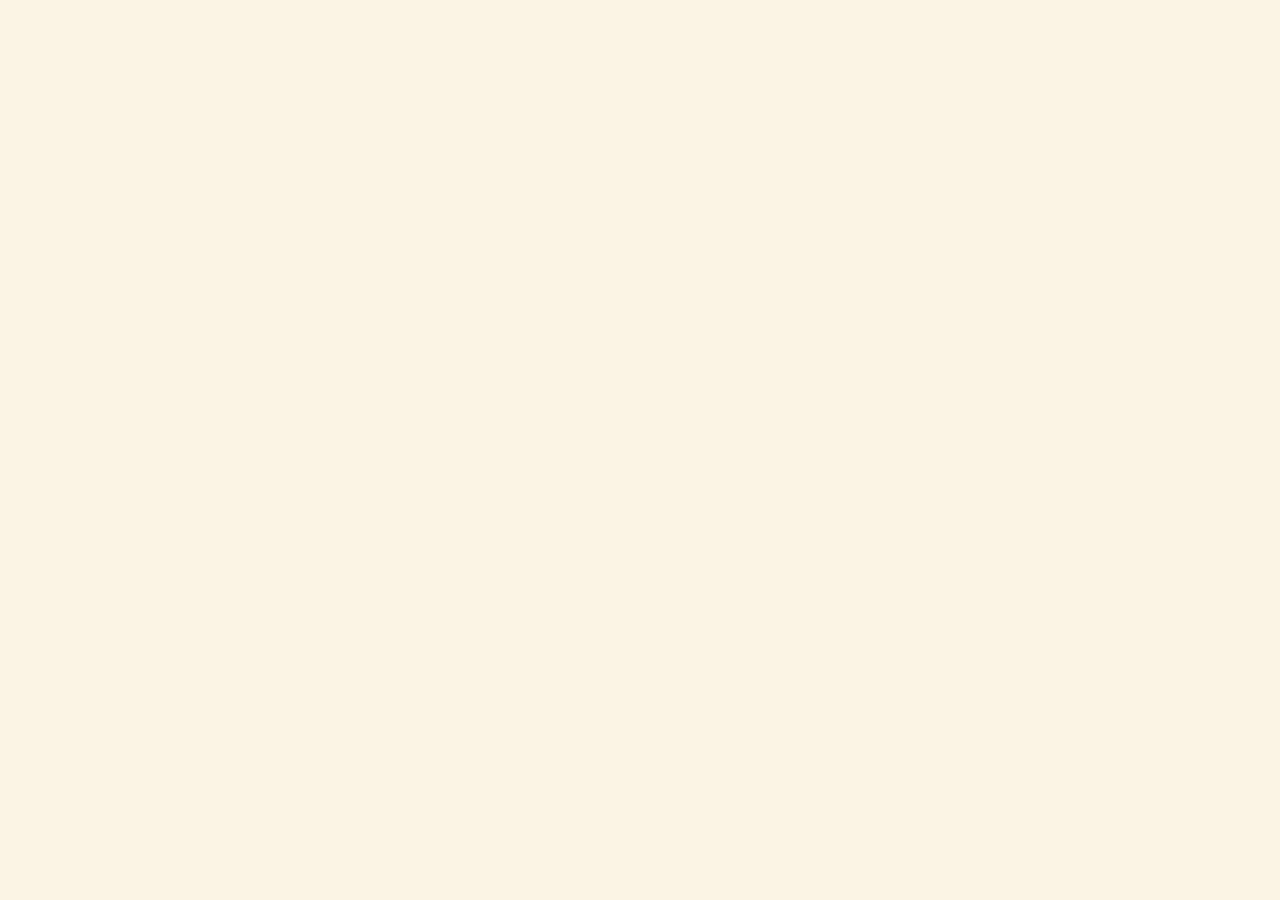
==== commit cf0f82b8: "Add new CSS styles and update HTML structure for improved design and functionality" ====
--- a/frontend/index.html
+++ b/frontend/index.html
@@ -6,15 +6,8 @@
     <title>RTF</title>
     <link rel="shortcut icon" href="icon.png" type="image/x-icon">
 
-    <!-- Old theme (7 files) — commented out, kept for reference -->
-    <link rel="stylesheet" href="css/variables.css">
-    <link rel="stylesheet" href="css/base.css">
-    <link rel="stylesheet" href="css/auth.css">
-    <link rel="stylesheet" href="css/layout.css">
-    <link rel="stylesheet" href="css/feed.css">
-    <link rel="stylesheet" href="css/chat.css">
-    <link rel="stylesheet" href="css/misc.css">
-   
+    <link rel="stylesheet" href="css/style.css">
+
 
     <!-- New theme (8 files) -->
     <!-- <link rel="stylesheet" href="css2/root_variables.css">
--- a/frontend/css/style.css
+++ b/frontend/css/style.css
@@ -0,0 +1,1053 @@
+/* ===== variables.css ===== */
+:root {
+  /* ---------- Palette (sunset reed moodboard) ---------- */
+  --color-champagne: #feecc0;
+  --color-champagne-soft: #fbf4e4;
+  --color-rose: #f4b9b8;
+  --color-rose-dark: #e79a9a;
+  --color-blue: #556890;
+  --color-blue-dark: #414f70;
+  --color-ink: #1f2020;
+  --color-purple: #7a6c9d;
+  --color-purple-dark: #5e548e;
+  --color-purple-soft: #ede8f5;
+
+  --color-bg: var(--color-champagne-soft);
+  --color-surface: #ffffff;
+  --color-surface-sunk: #fbf3e4;
+
+  --color-primary: var(--color-rose);
+  --color-primary-dark: var(--color-rose-dark);
+  --color-accent: var(--color-blue);
+  --color-accent-dark: var(--color-blue-dark);
+
+  --color-text: var(--color-ink);
+  --color-text-muted: #6b6558;
+  --color-text-faint: #a39d8f;
+  --color-text-on-accent: #fff6e2;
+
+  --color-border: #efe2c8;
+  --color-border-light: #f5ecda;
+  --color-danger: #c1554a;
+  --color-success: #4caf7d;
+
+  /* ---------- Type ---------- */
+  --font-base: "Segoe UI", system-ui, -apple-system, "Helvetica Neue", Arial, sans-serif;
+  --font-mono: "SFMono-Regular", ui-monospace, "JetBrains Mono", Consolas, "Courier New", monospace;
+
+  /* ---------- Radius (soft, never sharp) ---------- */
+  --radius-sm: 10px;
+  --radius-md: 16px;
+  --radius-lg: 22px;
+  --radius-pill: 999px;
+
+  /* ---------- Shadow (light, diffuse) ---------- */
+  --shadow-sm: 0 2px 8px rgba(31, 32, 32, 0.05);
+  --shadow-md: 0 8px 24px rgba(85, 104, 144, 0.1);
+  --shadow-lg: 0 16px 40px rgba(85, 104, 144, 0.14);
+  --shadow-inset: inset 0 0 0 1px rgba(31, 32, 32, 0.04);
+
+  /* ---------- Spacing ---------- */
+  --space-xs: 4px;
+  --space-sm: 8px;
+  --space-md: 12px;
+  --space-lg: 16px;
+  --space-xl: 24px;
+  --space-2xl: 32px;
+
+  /* ---------- Layout ---------- */
+  --sidebar-width: 280px;
+  --sidebar-width-md: 210px;
+  --sidebar-width-sm: 72px;
+
+  /* ---------- Motion ---------- */
+  --transition-fast: 0.15s ease;
+  --transition-base: 0.25s ease;
+}
+
+/* ===== base.css ===== */
+* {
+  box-sizing: border-box;
+}
+
+html {
+  -webkit-font-smoothing: antialiased;
+}
+
+body {
+  margin: 0;
+  font-family: var(--font-base);
+  background-color: var(--color-bg);
+  color: var(--color-text);
+  line-height: 1.5;
+}
+
+h1, h2, h3 {
+  margin: 0;
+  font-weight: 700;
+  letter-spacing: -0.01em;
+}
+
+p {
+  margin: 0;
+}
+
+a {
+  color: var(--color-accent);
+}
+
+::selection {
+  background: var(--color-rose);
+  color: var(--color-ink);
+}
+
+/* ---------- Form elements ---------- */
+
+input,
+select,
+textarea,
+button {
+  font-family: inherit;
+  font-size: 1rem;
+  color: var(--color-text);
+}
+
+input,
+select,
+textarea {
+  width: 100%;
+  padding: 12px var(--space-md);
+  background-color: var(--color-surface);
+  border: 1px solid var(--color-border);
+  border-radius: var(--radius-sm);
+  box-shadow: var(--shadow-inset);
+  transition: border-color var(--transition-fast), box-shadow var(--transition-fast);
+}
+
+input:focus,
+select:focus,
+textarea:focus {
+  outline: none;
+  border-color: var(--color-accent);
+  box-shadow: 0 0 0 3px rgba(85, 104, 144, 0.15);
+}
+
+input::placeholder,
+textarea::placeholder {
+  color: var(--color-text-faint);
+}
+
+textarea {
+  font-family: inherit;
+  resize: vertical;
+}
+
+button {
+  cursor: pointer;
+  width: 100%;
+  padding: 12px var(--space-lg);
+  background-color: var(--color-surface);
+  border: none;
+  border-radius: var(--radius-sm);
+  box-shadow: var(--shadow-sm);
+  transition: transform var(--transition-fast), box-shadow var(--transition-fast), background-color var(--transition-fast);
+}
+
+button:hover {
+  box-shadow: var(--shadow-md);
+}
+
+button:active {
+  transform: translateY(1px);
+}
+
+button:focus-visible,
+input:focus-visible,
+a:focus-visible {
+  outline: 2px solid var(--color-accent);
+  outline-offset: 2px;
+}
+
+/* ---------- Primary submit buttons ---------- */
+
+#login-form button,
+#register-form button,
+#create-post-form button,
+#add-comment-form button {
+  background-color: var(--color-primary);
+  color: var(--color-ink);
+  font-weight: 600;
+}
+
+#login-form button:hover,
+#register-form button:hover,
+#create-post-form button:hover,
+#add-comment-form button:hover {
+  background-color: var(--color-primary-dark);
+}
+
+.form-message {
+  text-align: center;
+  color: var(--color-danger);
+  font-size: 0.9rem;
+  min-height: 1.2em;
+}
+
+/* ===== auth.css ===== */
+.auth-page {
+  min-height: 100vh;
+  display: flex;
+  flex-direction: column;
+  align-items: center;
+  justify-content: center;
+  gap: var(--space-lg);
+  padding: var(--space-lg);
+  background: linear-gradient(180deg, var(--color-champagne) 0%, var(--color-bg) 55%);
+}
+
+.auth-card {
+  width: 100%;
+  max-width: 420px;
+  padding: var(--space-2xl);
+  background-color: var(--color-surface);
+  border-radius: var(--radius-lg);
+  box-shadow: var(--shadow-lg);
+  display: flex;
+  flex-direction: column;
+  gap: var(--space-lg);
+}
+
+.auth-card h1 {
+  text-align: center;
+  font-size: 1.6rem;
+}
+
+.auth-subtitle {
+  text-align: center;
+  color: var(--color-text-muted);
+  margin-top: calc(var(--space-sm) * -1);
+}
+
+#login-form,
+#register-form {
+  display: flex;
+  flex-direction: column;
+  gap: var(--space-sm);
+}
+
+.name-row {
+  display: flex;
+  flex-wrap: wrap;
+  gap: var(--space-sm);
+}
+
+.name-row input {
+  flex: 1;
+  min-width: 140px;
+}
+
+.login-link {
+  background: none;
+  box-shadow: none;
+  color: var(--color-accent);
+  font-weight: 600;
+  width: auto;
+  margin: 0 auto;
+  padding: var(--space-xs) var(--space-sm);
+}
+
+.login-link:hover {
+  box-shadow: none;
+  text-decoration: underline;
+}
+
+@media (max-width: 480px) {
+  .auth-card {
+    padding: var(--space-xl);
+    border-radius: var(--radius-md);
+  }
+}
+
+/* ===== layout.css ===== */
+#home-page {
+  min-height: 100vh;
+  display: flex;
+}
+
+/* ---------- Sidebar (chat users) ---------- */
+
+.chat-sidebar {
+  width: var(--sidebar-width);
+  flex-shrink: 0;
+  display: flex;
+  flex-direction: column;
+  height: 100vh;
+  position: sticky;
+  top: 0;
+  background-color: var(--color-purple);
+  border-radius: 0 var(--radius-lg) var(--radius-lg) 0;
+  box-shadow: var(--shadow-md);
+}
+
+.chat-sidebar-header {
+  padding: var(--space-lg);
+  display: flex;
+  flex-direction: column;
+  gap: var(--space-md);
+}
+
+.pages-header {
+  display: flex;
+}
+
+#home-btn {
+  width: auto;
+  background-color: var(--color-champagne);
+  color: var(--color-purple-dark);
+  font-weight: 600;
+  border-radius: var(--radius-pill);
+  padding: var(--space-xs) var(--space-lg);
+  box-shadow: none;
+}
+
+#home-btn:hover {
+  background-color: var(--color-surface);
+}
+
+.chat-sidebar-header h2 {
+  font-size: 0.75rem;
+  font-weight: 600;
+  letter-spacing: 0.03em;
+  text-transform: uppercase;
+  white-space: nowrap;
+  overflow: hidden;
+  color: var(--color-purple-soft);
+  margin: 0;
+  padding-top: var(--space-sm);
+  border-top: 1px solid rgba(255, 255, 255, 0.2);
+}
+
+.chat-users-list {
+  flex: 1;
+  overflow-y: auto;
+  padding: 0 var(--space-lg);
+  display: flex;
+  flex-direction: column;
+  gap: var(--space-sm);
+}
+
+.chat-users-list p {
+  color: rgba(255, 255, 255, 0.7);
+  font-size: 0.9rem;
+  padding: var(--space-sm);
+}
+
+.chat-user-btn {
+  display: flex;
+  align-items: center;
+  gap: var(--space-sm);
+  width: 100%;
+  padding: var(--space-sm) var(--space-md);
+  background-color: var(--color-surface);
+  border: none;
+  border-radius: var(--radius-md);
+  box-shadow: var(--shadow-sm);
+  text-align: left;
+}
+
+.chat-user-btn:hover {
+  background-color: var(--color-champagne);
+  box-shadow: var(--shadow-md);
+}
+
+.chat-user-circle {
+  width: 9px;
+  height: 9px;
+  border-radius: 50%;
+  background-color: var(--color-border);
+  flex-shrink: 0;
+}
+
+.chat-user-circle.online {
+  background-color: var(--color-success);
+  box-shadow: 0 0 0 3px rgba(76, 175, 125, 0.18);
+}
+
+.chat-user-circle.offline {
+  background-color: var(--color-text-faint);
+}
+
+.chat-user-name {
+  font-size: 0.95rem;
+  font-weight: 500;
+  white-space: nowrap;
+  overflow: hidden;
+  text-overflow: ellipsis;
+}
+
+.chat-sidebar-footer {
+  padding: var(--space-sm) var(--space-lg) var(--space-lg);
+  font-size: 0.8rem;
+  color: #ffd7d7;
+  min-height: 1em;
+}
+
+/* ---------- Main column ---------- */
+
+.home-main {
+  flex: 1;
+  display: flex;
+  flex-direction: column;
+  min-width: 0;
+}
+
+.home-topbar {
+  display: flex;
+  flex-wrap: wrap;
+  align-items: center;
+  justify-content: space-between;
+  gap: var(--space-sm);
+  padding: var(--space-lg) var(--space-2xl);
+}
+
+.topbar-user-box {
+  display: flex;
+  align-items: center;
+  gap: var(--space-md);
+}
+
+.topbar-avatar {
+  width: 40px;
+  height: 40px;
+  border-radius: 50%;
+  background-color: var(--color-rose);
+  flex-shrink: 0;
+  box-shadow: var(--shadow-sm);
+}
+
+.topbar-user-info {
+  display: flex;
+  flex-direction: column;
+  line-height: 1.35;
+}
+
+.topbar-user-info small {
+  font-family: var(--font-mono);
+  color: var(--color-text-muted);
+}
+
+.logout-btn,
+.create-post-btn {
+  width: auto;
+  padding: var(--space-sm) var(--space-lg);
+  border-radius: var(--radius-pill);
+}
+
+.logout-btn {
+  background-color: var(--color-surface);
+  color: var(--color-text-muted);
+}
+
+.create-post-btn {
+  background-color: var(--color-accent);
+  color: var(--color-text-on-accent);
+  font-weight: 600;
+}
+
+.create-post-btn:hover {
+  background-color: var(--color-accent-dark);
+}
+
+#home-container {
+  flex: 1;
+  padding: var(--space-xl) var(--space-2xl) var(--space-2xl);
+  max-width: 760px;
+  width: 100%;
+  margin: 0 auto;
+}
+
+/* ---------- Responsive: sidebar shrinks, stays visible ---------- */
+
+@media (max-width: 768px) {
+  .chat-sidebar {
+    width: var(--sidebar-width-md);
+  }
+
+  #home-container {
+    padding: var(--space-lg);
+  }
+
+  .home-topbar {
+    padding: var(--space-md) var(--space-lg);
+  }
+}
+
+@media (max-width: 520px) {
+  .chat-sidebar {
+    width: var(--sidebar-width-sm);
+  }
+
+  .chat-sidebar-header h2,
+  .chat-user-name,
+  .chat-sidebar-footer {
+    display: none;
+  }
+
+  .chat-sidebar-header {
+    align-items: center;
+  }
+
+  .chat-user-btn {
+    justify-content: center;
+  }
+
+  .topbar-user-info {
+    display: none;
+  }
+}
+
+/* ===== feed.css ===== */
+/* ---------- Feed / posts ---------- */
+
+#posts-container {
+  display: flex;
+  flex-direction: column;
+  gap: var(--space-md);
+}
+
+.post-card {
+  display: flex;
+  flex-direction: column;
+  gap: var(--space-xs);
+  background-color: var(--color-surface);
+  border-radius: var(--radius-lg);
+  padding: var(--space-lg) var(--space-xl);
+  box-shadow: var(--shadow-sm);
+  cursor: pointer;
+  transition: box-shadow var(--transition-base), transform var(--transition-base);
+}
+
+.post-card:hover {
+  box-shadow: var(--shadow-md);
+  transform: translateY(-2px);
+}
+
+/* signature: monospace hashtag chip, like a hand-labeled tag */
+.post-category {
+  align-self: flex-start;
+  display: inline-flex;
+  align-items: center;
+  font-family: var(--font-mono);
+  font-size: 0.72rem;
+  letter-spacing: 0.02em;
+  color: var(--color-accent-dark);
+  background-color: var(--color-champagne);
+  border-radius: var(--radius-pill);
+  padding: 4px var(--space-md);
+  margin-bottom: var(--space-xs);
+}
+
+.post-category::before {
+  content: "#";
+  margin-right: 2px;
+  opacity: 0.6;
+}
+
+.post-card h3 {
+  font-size: 1.15rem;
+}
+
+.post-card p {
+  color: var(--color-text-muted);
+  font-size: 0.88rem;
+  font-family: var(--font-mono);
+}
+
+/* ---------- Create post ---------- */
+
+#create-post-form {
+  display: flex;
+  flex-direction: column;
+  gap: var(--space-md);
+  background-color: var(--color-surface);
+  border-radius: var(--radius-lg);
+  padding: var(--space-xl);
+  box-shadow: var(--shadow-sm);
+}
+
+#create-post-form textarea {
+  min-height: 140px;
+}
+
+/* ---------- Post detail / comments ---------- */
+
+#back-to-feed {
+  width: auto;
+  background: none;
+  box-shadow: none;
+  color: var(--color-accent);
+  font-weight: 600;
+  padding: 0 0 var(--space-md) 0;
+  font-size: 0.95rem;
+}
+
+#back-to-feed:hover {
+  box-shadow: none;
+  text-decoration: underline;
+}
+
+#post-detail {
+  display: flex;
+  flex-direction: column;
+  background-color: var(--color-surface);
+  border-radius: var(--radius-lg);
+  padding: var(--space-2xl);
+  box-shadow: var(--shadow-sm);
+}
+
+#post-detail h2 {
+  font-size: 1.4rem;
+  margin-top: var(--space-xs);
+}
+
+#post-detail > p:nth-of-type(1) {
+  font-family: var(--font-mono);
+  color: var(--color-text-muted);
+  font-size: 0.85rem;
+}
+
+.post-full-content {
+  white-space: pre-wrap;
+  color: var(--color-text);
+  margin-top: var(--space-lg);
+  line-height: 1.65;
+}
+
+#comments-section {
+  margin-top: var(--space-2xl);
+  padding-top: var(--space-lg);
+  border-top: 1px dashed var(--color-border);
+  display: flex;
+  flex-direction: column;
+  gap: var(--space-md);
+}
+
+#comments-section h3 {
+  font-size: 0.95rem;
+  color: var(--color-accent-dark);
+}
+
+.comments-list {
+  list-style: none;
+  margin: 0;
+  padding: 0;
+  display: flex;
+  flex-direction: column;
+  gap: var(--space-sm);
+  max-height: 320px;
+  overflow-y: auto;
+}
+
+.comments-list-message {
+  color: var(--color-text-faint);
+  font-size: 0.9rem;
+}
+
+.comment-item {
+  display: flex;
+  flex-direction: column;
+  gap: 4px;
+  background-color: var(--color-surface-sunk);
+  border-radius: var(--radius-md);
+  padding: var(--space-sm) var(--space-md);
+}
+
+.comment-author {
+  font-weight: 600;
+  font-family: var(--font-mono);
+  font-size: 0.78rem;
+  color: var(--color-accent-dark);
+  margin: 0;
+}
+
+.comment-content {
+  margin: 0;
+}
+
+#add-comment-form {
+  display: flex;
+  flex-direction: column;
+  gap: var(--space-sm);
+}
+
+#add-comment-form textarea {
+  min-height: 80px;
+}
+
+@media (max-width: 480px) {
+  #post-detail,
+  #create-post-form {
+    padding: var(--space-lg);
+  }
+}
+
+/* ===== chat.css ===== */
+/* =========================
+   MESSAGE PAGE
+========================= */
+
+.message-page {
+  display: flex;
+  flex-direction: column;
+
+  width: 100%;
+  height: min(85vh, 800px);
+  min-height: 0;
+
+  background-color: var(--color-surface);
+  border-radius: var(--radius-lg);
+  box-shadow: var(--shadow-sm);
+
+  overflow: hidden;
+}
+
+/* =========================
+   MESSAGE HEADER
+========================= */
+
+.message-header {
+  flex-shrink: 0;
+
+  display: flex;
+  align-items: center;
+  gap: var(--space-md);
+
+  padding: var(--space-md) var(--space-xl);
+
+  border-bottom: 1px solid var(--color-border-light);
+}
+
+.message-header::before {
+  content: "";
+  flex-shrink: 0;
+  width: 38px;
+  height: 38px;
+  border-radius: 50%;
+  background-color: var(--color-accent);
+}
+
+.message-header h2 {
+  margin: 0;
+  font-size: 1.05rem;
+}
+
+.message-user-status {
+  font-family: var(--font-mono);
+  font-size: 0.78rem;
+
+  color: var(--color-text-faint);
+}
+
+/* =========================
+   MESSAGES CONTAINER
+========================= */
+
+.messages-list {
+  flex: 1;
+  min-height: 0;
+
+  overflow-y: auto;
+  overflow-x: hidden;
+
+  padding: var(--space-lg);
+
+  background-color: var(--color-champagne-soft);
+
+  display: flex;
+  flex-direction: column;
+  gap: var(--space-xs);
+}
+
+/* =========================
+   EMPTY / LOADING / ERROR
+========================= */
+
+.messages-loading,
+.empty-chat,
+.chat-error {
+  color: var(--color-text-faint);
+
+  text-align: center;
+
+  font-size: 0.9rem;
+
+  margin: auto 0;
+}
+
+/* =========================
+   MESSAGE BUBBLE
+========================= */
+
+.chat-message {
+  display: flex;
+  flex-direction: column;
+  gap: 2px;
+
+  align-items: flex-start;
+
+  background-color: var(--color-surface);
+  color: var(--color-text);
+
+  border-radius: var(--radius-md) var(--radius-md) var(--radius-md) 4px;
+
+  padding: var(--space-sm) var(--space-md) 6px;
+
+  max-width: 75%;
+  align-self: flex-start;
+
+  box-shadow: var(--shadow-sm);
+
+  flex-shrink: 0;
+}
+
+/* current user's own messages: sent by whoever's id matches data-current-user-id
+   on #messages-list, flipped to the right with the accent color */
+.messages-list[data-current-user-id] .chat-message[data-sender-id] {
+  align-self: flex-start;
+}
+
+.chat-message[data-own="true"] {
+  align-self: flex-end;
+  align-items: flex-end;
+
+  background-color: var(--color-accent);
+  color: var(--color-text-on-accent);
+
+  border-radius: var(--radius-md) var(--radius-md) 4px var(--radius-md);
+}
+
+/* =========================
+   MESSAGE USERNAME
+========================= */
+
+.chat-message-sender {
+  font-weight: 600;
+  font-family: var(--font-mono);
+  font-size: 0.78rem;
+  color: var(--color-accent-dark);
+}
+
+.chat-message[data-own="true"] .chat-message-sender {
+  color: var(--color-champagne-soft);
+  opacity: 0.8;
+}
+
+/* =========================
+   MESSAGE CONTENT
+========================= */
+
+.chat-message-content {
+  margin: 0;
+  font-size: 0.95rem;
+  line-height: 1.4;
+  overflow-wrap: anywhere;
+}
+
+/* =========================
+   MESSAGE TIME
+========================= */
+
+.chat-message-timestamp {
+  float: left;
+  margin-top: 4px;
+  margin-right: 6px;
+
+  font-family: var(--font-mono);
+  font-size: 0.68rem;
+  color: var(--color-text-faint);
+  white-space: nowrap;
+}
+
+.chat-message[data-own="true"] .chat-message-timestamp {
+  color: var(--color-champagne-soft);
+  opacity: 0.8;
+}
+
+/* =========================
+   MESSAGE FORM
+========================= */
+
+.message-form {
+  flex-shrink: 0;
+
+  display: flex;
+  align-items: center;
+
+  gap: var(--space-sm);
+
+  padding: var(--space-md) var(--space-lg);
+
+  border-top: 1px solid var(--color-border-light);
+
+  background-color: var(--color-surface);
+}
+
+.message-form input {
+  flex: 1;
+
+  min-width: 0;
+
+  border-radius: var(--radius-pill);
+
+  background-color: var(--color-champagne-soft);
+  border: none;
+  box-shadow: none;
+}
+
+.message-form input:focus {
+  box-shadow: 0 0 0 3px rgba(85, 104, 144, 0.15);
+}
+
+/* =========================
+   SEND BUTTON
+========================= */
+
+.message-form button {
+  width: 40px;
+  height: 40px;
+  flex-shrink: 0;
+
+  padding: 0;
+
+  border-radius: 50%;
+
+  background-color: var(--color-accent);
+
+  color: var(--color-text-on-accent);
+
+  font-size: 0;
+
+  box-shadow: none;
+
+  cursor: pointer;
+
+  display: flex;
+  align-items: center;
+  justify-content: center;
+}
+
+.message-form button::after {
+  content: "";
+  width: 16px;
+  height: 16px;
+  background-color: currentColor;
+  -webkit-mask: url("data:image/svg+xml,%3Csvg xmlns='http://www.w3.org/2000/svg' viewBox='0 0 24 24' fill='none' stroke='%23fff' stroke-width='2' stroke-linecap='round' stroke-linejoin='round'%3E%3Cline x1='22' y1='2' x2='11' y2='13'%3E%3C/line%3E%3Cpolygon points='22 2 15 22 11 13 2 9 22 2'%3E%3C/polygon%3E%3C/svg%3E") no-repeat center / contain;
+  mask: url("data:image/svg+xml,%3Csvg xmlns='http://www.w3.org/2000/svg' viewBox='0 0 24 24' fill='none' stroke='%23fff' stroke-width='2' stroke-linecap='round' stroke-linejoin='round'%3E%3Cline x1='22' y1='2' x2='11' y2='13'%3E%3C/line%3E%3Cpolygon points='22 2 15 22 11 13 2 9 22 2'%3E%3C/polygon%3E%3C/svg%3E") no-repeat center / contain;
+}
+
+.message-form button:hover {
+  background-color: var(--color-accent-dark);
+}
+
+.message-form button:disabled {
+  opacity: 0.6;
+
+  cursor: not-allowed;
+}
+
+/* =========================
+   FORM MESSAGE / ERROR
+========================= */
+
+.form-message {
+  flex-shrink: 0;
+
+  margin: 0;
+
+  padding: 0 var(--space-lg);
+
+  color: var(--color-text-faint);
+
+  font-size: 0.85rem;
+}
+
+/* =========================
+   SCROLLBAR
+========================= */
+
+.messages-list::-webkit-scrollbar {
+  width: 8px;
+}
+
+.messages-list::-webkit-scrollbar-track {
+  background: transparent;
+}
+
+.messages-list::-webkit-scrollbar-thumb {
+  background-color: var(--color-border-light);
+
+  border-radius: var(--radius-pill);
+}
+
+/* =========================
+   MOBILE
+========================= */
+
+@media (max-width: 520px) {
+  .message-page {
+    height: 500px;
+    display: flex;
+    flex-direction: column;
+    min-height: 0;
+    overflow: hidden;
+  }
+
+  .message-header {
+    padding: var(--space-md);
+  }
+
+  .messages-list {
+    padding: var(--space-md);
+  }
+
+  .chat-message {
+    max-width: 92%;
+  }
+
+  .message-form {
+    padding: var(--space-sm) var(--space-md);
+  }
+}
+
+
+/* ===== misc.css ===== */
+.error-page {
+  min-height: 100vh;
+  display: flex;
+  flex-direction: column;
+  align-items: center;
+  justify-content: center;
+  gap: var(--space-sm);
+  text-align: center;
+  padding: var(--space-lg);
+  background: linear-gradient(180deg, var(--color-champagne) 0%, var(--color-bg) 55%);
+}
+
+.error-status {
+  font-family: var(--font-mono);
+  font-size: 3rem;
+  color: var(--color-accent-dark);
+}
+
+.error-message {
+  color: var(--color-text-muted);
+}
+
+.error-actions button {
+  width: auto;
+  padding: var(--space-sm) var(--space-xl);
+  margin-top: var(--space-md);
+  border-radius: var(--radius-pill);
+  background-color: var(--color-surface);
+  box-shadow: var(--shadow-sm);
+}
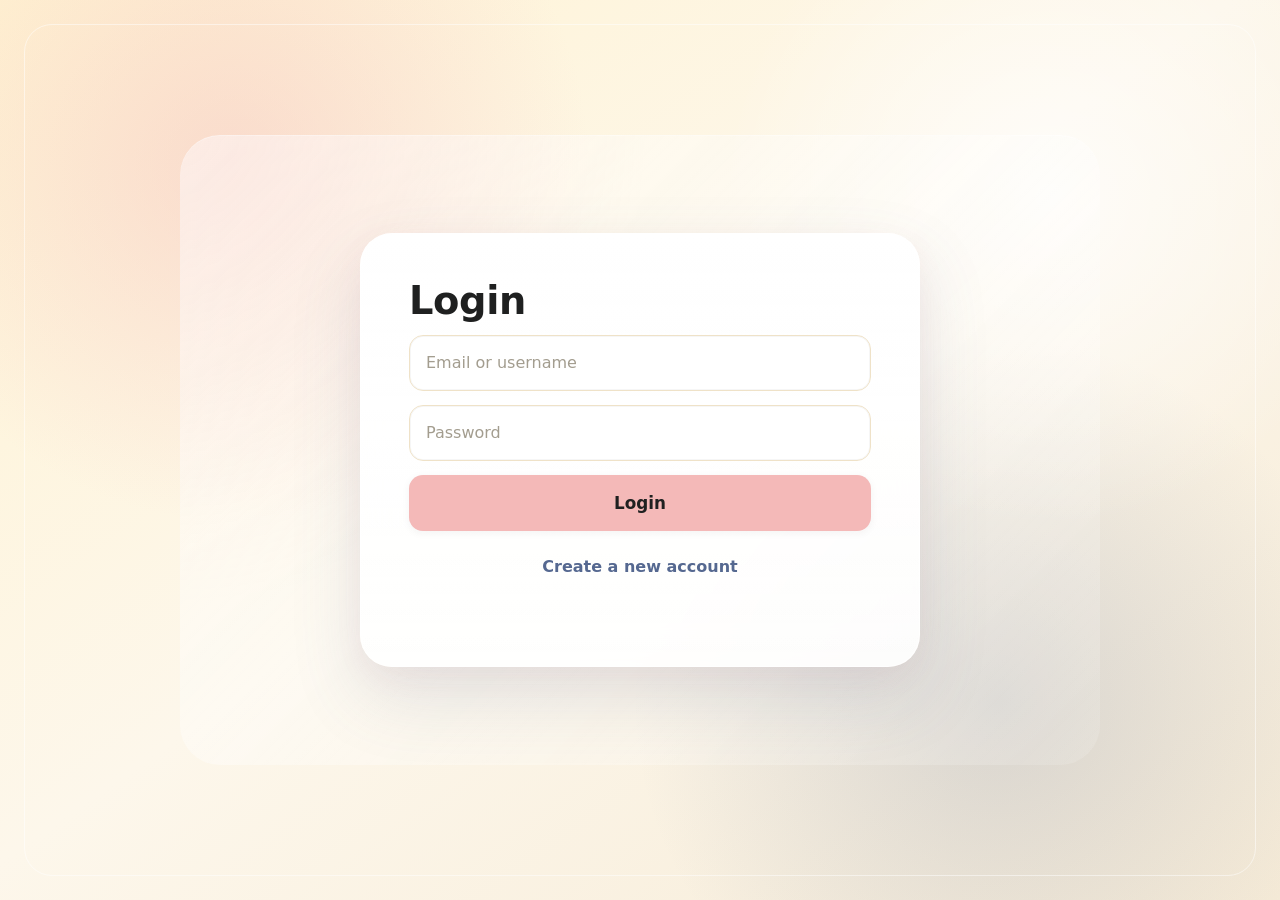
==== commit 6ca5b6ad: "readme + css Co-authored-by: HUSSAIN ALI H. ALI <h.anwdry@gmail.com>" ====
--- a/frontend/index.html
+++ b/frontend/index.html
@@ -8,17 +8,6 @@
 
     <link rel="stylesheet" href="css/style.css">
 
-
-    <!-- New theme (8 files) -->
-    <!-- <link rel="stylesheet" href="css2/root_variables.css">
-    <link rel="stylesheet" href="css2/reset.css">
-    <link rel="stylesheet" href="css2/typography.css">
-    <link rel="stylesheet" href="css2/layout.css">
-    <link rel="stylesheet" href="css2/components.css">
-    <link rel="stylesheet" href="css2/responsive.css">
-    <link rel="stylesheet" href="css2/utilities.css">
-    <link rel="stylesheet" href="css2/components_chat.css"> -->
-
     <script type="module" src="js/main.js"></script>
   </head>
   <body>
--- a/frontend/css/style.css
+++ b/frontend/css/style.css
@@ -1,1053 +1,79 @@
-/* ===== variables.css ===== */
-:root {
-  /* ---------- Palette (sunset reed moodboard) ---------- */
-  --color-champagne: #feecc0;
-  --color-champagne-soft: #fbf4e4;
-  --color-rose: #f4b9b8;
-  --color-rose-dark: #e79a9a;
-  --color-blue: #556890;
-  --color-blue-dark: #414f70;
-  --color-ink: #1f2020;
-  --color-purple: #7a6c9d;
-  --color-purple-dark: #5e548e;
-  --color-purple-soft: #ede8f5;
+/* ═══════════════════════════════════════════════════════════════════════════
+   REAL-TIME FORUM - MAIN STYLESHEET
+   ═══════════════════════════════════════════════════════════════════════════
 
-  --color-bg: var(--color-champagne-soft);
-  --color-surface: #ffffff;
-  --color-surface-sunk: #fbf3e4;
+   This file imports all CSS modules organized by purpose:
+   - variables.css: All CSS custom properties (colors, spacing, sizing, etc.)
+   - base.css: Global styles, HTML resets, typography, form elements
+   - layout.css: Main page layout, sidebar, topbar, main container structure
+   - views/auth.css: Login and registration page styles
+   - views/feed.css: Posts feed and post card styles
+   - views/post-detail.css: Single post view and comments section
+   - views/chat.css: Messages page and chat interface
+   - views/error.css: Error page styles
+   - responsive.css: All media queries for responsive design
 
-  --color-primary: var(--color-rose);
-  --color-primary-dark: var(--color-rose-dark);
-  --color-accent: var(--color-blue);
-  --color-accent-dark: var(--color-blue-dark);
+   ═══════════════════════════════════════════════════════════════════════════ */
 
-  --color-text: var(--color-ink);
-  --color-text-muted: #6b6558;
-  --color-text-faint: #a39d8f;
-  --color-text-on-accent: #fff6e2;
+/* ───────────────────────────────────────────────────────────────────────── */
+/* STEP 1: VARIABLES - Design tokens and custom properties */
+/* ───────────────────────────────────────────────────────────────────────── */
+@import url('./variables.css');
 
-  --color-border: #efe2c8;
-  --color-border-light: #f5ecda;
-  --color-danger: #c1554a;
-  --color-success: #4caf7d;
+/* ───────────────────────────────────────────────────────────────────────── */
+/* STEP 2: BASE - Global styles and resets */
+/* ───────────────────────────────────────────────────────────────────────── */
+@import url('./base.css');
 
-  /* ---------- Type ---------- */
-  --font-base: "Segoe UI", system-ui, -apple-system, "Helvetica Neue", Arial, sans-serif;
-  --font-mono: "SFMono-Regular", ui-monospace, "JetBrains Mono", Consolas, "Courier New", monospace;
+/* ───────────────────────────────────────────────────────────────────────── */
+/* STEP 3: LAYOUT - Main page structure */
+/* ───────────────────────────────────────────────────────────────────────── */
+@import url('./layout.css');
 
-  /* ---------- Radius (soft, never sharp) ---------- */
-  --radius-sm: 10px;
-  --radius-md: 16px;
-  --radius-lg: 22px;
-  --radius-pill: 999px;
+/* ───────────────────────────────────────────────────────────────────────── */
+/* STEP 4: VIEWS - Page-specific styles */
+/* ───────────────────────────────────────────────────────────────────────── */
+@import url('./views/auth.css');
+@import url('./views/feed.css');
+@import url('./views/post-detail.css');
+@import url('./views/chat.css');
+@import url('./views/error.css');
 
-  /* ---------- Shadow (light, diffuse) ---------- */
-  --shadow-sm: 0 2px 8px rgba(31, 32, 32, 0.05);
-  --shadow-md: 0 8px 24px rgba(85, 104, 144, 0.1);
-  --shadow-lg: 0 16px 40px rgba(85, 104, 144, 0.14);
-  --shadow-inset: inset 0 0 0 1px rgba(31, 32, 32, 0.04);
+/* ───────────────────────────────────────────────────────────────────────── */
+/* STEP 5: RESPONSIVE - Media queries for all breakpoints */
+/* ───────────────────────────────────────────────────────────────────────── */
+@import url('./responsive.css');
 
-  /* ---------- Spacing ---------- */
-  --space-xs: 4px;
-  --space-sm: 8px;
-  --space-md: 12px;
-  --space-lg: 16px;
-  --space-xl: 24px;
-  --space-2xl: 32px;
+/* ═══════════════════════════════════════════════════════════════════════════
 
-  /* ---------- Layout ---------- */
-  --sidebar-width: 280px;
-  --sidebar-width-md: 210px;
-  --sidebar-width-sm: 72px;
+   FILE ORGANIZATION:
 
-  /* ---------- Motion ---------- */
-  --transition-fast: 0.15s ease;
-  --transition-base: 0.25s ease;
-}
+   frontend/css/
+   ├── style.css                 (Main import file - this file)
+   ├── variables.css             (CSS custom properties and design tokens)
+   ├── base.css                  (Global styles, resets, typography)
+   ├── layout.css                (Main layout structure)
+   ├── responsive.css            (All media queries)
+   └── views/
+       ├── auth.css              (Login/Register page)
+       ├── feed.css              (Posts feed)
+       ├── post-detail.css       (Single post view)
+       ├── chat.css              (Messages interface)
+       └── error.css             (Error pages)
 
-/* ===== base.css ===== */
-* {
-  box-sizing: border-box;
-}
+   BENEFITS:
+   ✓ Organized by purpose and component
+   ✓ Easier to find and maintain specific styles
+   ✓ Better browser caching of individual files
+   ✓ Scalable for future feature additions
+   ✓ Clear separation of concerns
+   ✓ Faster debugging and testing
 
-html {
-  -webkit-font-smoothing: antialiased;
-}
+   IMPORT ORDER MATTERS:
+   1. Variables must be first (used by all other files)
+   2. Base styles establish the foundation
+   3. Layout provides structure
+   4. Views build on the foundation
+   5. Responsive overrides at the end
 
-body {
-  margin: 0;
-  font-family: var(--font-base);
-  background-color: var(--color-bg);
-  color: var(--color-text);
-  line-height: 1.5;
-}
-
-h1, h2, h3 {
-  margin: 0;
-  font-weight: 700;
-  letter-spacing: -0.01em;
-}
-
-p {
-  margin: 0;
-}
-
-a {
-  color: var(--color-accent);
-}
-
-::selection {
-  background: var(--color-rose);
-  color: var(--color-ink);
-}
-
-/* ---------- Form elements ---------- */
-
-input,
-select,
-textarea,
-button {
-  font-family: inherit;
-  font-size: 1rem;
-  color: var(--color-text);
-}
-
-input,
-select,
-textarea {
-  width: 100%;
-  padding: 12px var(--space-md);
-  background-color: var(--color-surface);
-  border: 1px solid var(--color-border);
-  border-radius: var(--radius-sm);
-  box-shadow: var(--shadow-inset);
-  transition: border-color var(--transition-fast), box-shadow var(--transition-fast);
-}
-
-input:focus,
-select:focus,
-textarea:focus {
-  outline: none;
-  border-color: var(--color-accent);
-  box-shadow: 0 0 0 3px rgba(85, 104, 144, 0.15);
-}
-
-input::placeholder,
-textarea::placeholder {
-  color: var(--color-text-faint);
-}
-
-textarea {
-  font-family: inherit;
-  resize: vertical;
-}
-
-button {
-  cursor: pointer;
-  width: 100%;
-  padding: 12px var(--space-lg);
-  background-color: var(--color-surface);
-  border: none;
-  border-radius: var(--radius-sm);
-  box-shadow: var(--shadow-sm);
-  transition: transform var(--transition-fast), box-shadow var(--transition-fast), background-color var(--transition-fast);
-}
-
-button:hover {
-  box-shadow: var(--shadow-md);
-}
-
-button:active {
-  transform: translateY(1px);
-}
-
-button:focus-visible,
-input:focus-visible,
-a:focus-visible {
-  outline: 2px solid var(--color-accent);
-  outline-offset: 2px;
-}
-
-/* ---------- Primary submit buttons ---------- */
-
-#login-form button,
-#register-form button,
-#create-post-form button,
-#add-comment-form button {
-  background-color: var(--color-primary);
-  color: var(--color-ink);
-  font-weight: 600;
-}
-
-#login-form button:hover,
-#register-form button:hover,
-#create-post-form button:hover,
-#add-comment-form button:hover {
-  background-color: var(--color-primary-dark);
-}
-
-.form-message {
-  text-align: center;
-  color: var(--color-danger);
-  font-size: 0.9rem;
-  min-height: 1.2em;
-}
-
-/* ===== auth.css ===== */
-.auth-page {
-  min-height: 100vh;
-  display: flex;
-  flex-direction: column;
-  align-items: center;
-  justify-content: center;
-  gap: var(--space-lg);
-  padding: var(--space-lg);
-  background: linear-gradient(180deg, var(--color-champagne) 0%, var(--color-bg) 55%);
-}
-
-.auth-card {
-  width: 100%;
-  max-width: 420px;
-  padding: var(--space-2xl);
-  background-color: var(--color-surface);
-  border-radius: var(--radius-lg);
-  box-shadow: var(--shadow-lg);
-  display: flex;
-  flex-direction: column;
-  gap: var(--space-lg);
-}
-
-.auth-card h1 {
-  text-align: center;
-  font-size: 1.6rem;
-}
-
-.auth-subtitle {
-  text-align: center;
-  color: var(--color-text-muted);
-  margin-top: calc(var(--space-sm) * -1);
-}
-
-#login-form,
-#register-form {
-  display: flex;
-  flex-direction: column;
-  gap: var(--space-sm);
-}
-
-.name-row {
-  display: flex;
-  flex-wrap: wrap;
-  gap: var(--space-sm);
-}
-
-.name-row input {
-  flex: 1;
-  min-width: 140px;
-}
-
-.login-link {
-  background: none;
-  box-shadow: none;
-  color: var(--color-accent);
-  font-weight: 600;
-  width: auto;
-  margin: 0 auto;
-  padding: var(--space-xs) var(--space-sm);
-}
-
-.login-link:hover {
-  box-shadow: none;
-  text-decoration: underline;
-}
-
-@media (max-width: 480px) {
-  .auth-card {
-    padding: var(--space-xl);
-    border-radius: var(--radius-md);
-  }
-}
-
-/* ===== layout.css ===== */
-#home-page {
-  min-height: 100vh;
-  display: flex;
-}
-
-/* ---------- Sidebar (chat users) ---------- */
-
-.chat-sidebar {
-  width: var(--sidebar-width);
-  flex-shrink: 0;
-  display: flex;
-  flex-direction: column;
-  height: 100vh;
-  position: sticky;
-  top: 0;
-  background-color: var(--color-purple);
-  border-radius: 0 var(--radius-lg) var(--radius-lg) 0;
-  box-shadow: var(--shadow-md);
-}
-
-.chat-sidebar-header {
-  padding: var(--space-lg);
-  display: flex;
-  flex-direction: column;
-  gap: var(--space-md);
-}
-
-.pages-header {
-  display: flex;
-}
-
-#home-btn {
-  width: auto;
-  background-color: var(--color-champagne);
-  color: var(--color-purple-dark);
-  font-weight: 600;
-  border-radius: var(--radius-pill);
-  padding: var(--space-xs) var(--space-lg);
-  box-shadow: none;
-}
-
-#home-btn:hover {
-  background-color: var(--color-surface);
-}
-
-.chat-sidebar-header h2 {
-  font-size: 0.75rem;
-  font-weight: 600;
-  letter-spacing: 0.03em;
-  text-transform: uppercase;
-  white-space: nowrap;
-  overflow: hidden;
-  color: var(--color-purple-soft);
-  margin: 0;
-  padding-top: var(--space-sm);
-  border-top: 1px solid rgba(255, 255, 255, 0.2);
-}
-
-.chat-users-list {
-  flex: 1;
-  overflow-y: auto;
-  padding: 0 var(--space-lg);
-  display: flex;
-  flex-direction: column;
-  gap: var(--space-sm);
-}
-
-.chat-users-list p {
-  color: rgba(255, 255, 255, 0.7);
-  font-size: 0.9rem;
-  padding: var(--space-sm);
-}
-
-.chat-user-btn {
-  display: flex;
-  align-items: center;
-  gap: var(--space-sm);
-  width: 100%;
-  padding: var(--space-sm) var(--space-md);
-  background-color: var(--color-surface);
-  border: none;
-  border-radius: var(--radius-md);
-  box-shadow: var(--shadow-sm);
-  text-align: left;
-}
-
-.chat-user-btn:hover {
-  background-color: var(--color-champagne);
-  box-shadow: var(--shadow-md);
-}
-
-.chat-user-circle {
-  width: 9px;
-  height: 9px;
-  border-radius: 50%;
-  background-color: var(--color-border);
-  flex-shrink: 0;
-}
-
-.chat-user-circle.online {
-  background-color: var(--color-success);
-  box-shadow: 0 0 0 3px rgba(76, 175, 125, 0.18);
-}
-
-.chat-user-circle.offline {
-  background-color: var(--color-text-faint);
-}
-
-.chat-user-name {
-  font-size: 0.95rem;
-  font-weight: 500;
-  white-space: nowrap;
-  overflow: hidden;
-  text-overflow: ellipsis;
-}
-
-.chat-sidebar-footer {
-  padding: var(--space-sm) var(--space-lg) var(--space-lg);
-  font-size: 0.8rem;
-  color: #ffd7d7;
-  min-height: 1em;
-}
-
-/* ---------- Main column ---------- */
-
-.home-main {
-  flex: 1;
-  display: flex;
-  flex-direction: column;
-  min-width: 0;
-}
-
-.home-topbar {
-  display: flex;
-  flex-wrap: wrap;
-  align-items: center;
-  justify-content: space-between;
-  gap: var(--space-sm);
-  padding: var(--space-lg) var(--space-2xl);
-}
-
-.topbar-user-box {
-  display: flex;
-  align-items: center;
-  gap: var(--space-md);
-}
-
-.topbar-avatar {
-  width: 40px;
-  height: 40px;
-  border-radius: 50%;
-  background-color: var(--color-rose);
-  flex-shrink: 0;
-  box-shadow: var(--shadow-sm);
-}
-
-.topbar-user-info {
-  display: flex;
-  flex-direction: column;
-  line-height: 1.35;
-}
-
-.topbar-user-info small {
-  font-family: var(--font-mono);
-  color: var(--color-text-muted);
-}
-
-.logout-btn,
-.create-post-btn {
-  width: auto;
-  padding: var(--space-sm) var(--space-lg);
-  border-radius: var(--radius-pill);
-}
-
-.logout-btn {
-  background-color: var(--color-surface);
-  color: var(--color-text-muted);
-}
-
-.create-post-btn {
-  background-color: var(--color-accent);
-  color: var(--color-text-on-accent);
-  font-weight: 600;
-}
-
-.create-post-btn:hover {
-  background-color: var(--color-accent-dark);
-}
-
-#home-container {
-  flex: 1;
-  padding: var(--space-xl) var(--space-2xl) var(--space-2xl);
-  max-width: 760px;
-  width: 100%;
-  margin: 0 auto;
-}
-
-/* ---------- Responsive: sidebar shrinks, stays visible ---------- */
-
-@media (max-width: 768px) {
-  .chat-sidebar {
-    width: var(--sidebar-width-md);
-  }
-
-  #home-container {
-    padding: var(--space-lg);
-  }
-
-  .home-topbar {
-    padding: var(--space-md) var(--space-lg);
-  }
-}
-
-@media (max-width: 520px) {
-  .chat-sidebar {
-    width: var(--sidebar-width-sm);
-  }
-
-  .chat-sidebar-header h2,
-  .chat-user-name,
-  .chat-sidebar-footer {
-    display: none;
-  }
-
-  .chat-sidebar-header {
-    align-items: center;
-  }
-
-  .chat-user-btn {
-    justify-content: center;
-  }
-
-  .topbar-user-info {
-    display: none;
-  }
-}
-
-/* ===== feed.css ===== */
-/* ---------- Feed / posts ---------- */
-
-#posts-container {
-  display: flex;
-  flex-direction: column;
-  gap: var(--space-md);
-}
-
-.post-card {
-  display: flex;
-  flex-direction: column;
-  gap: var(--space-xs);
-  background-color: var(--color-surface);
-  border-radius: var(--radius-lg);
-  padding: var(--space-lg) var(--space-xl);
-  box-shadow: var(--shadow-sm);
-  cursor: pointer;
-  transition: box-shadow var(--transition-base), transform var(--transition-base);
-}
-
-.post-card:hover {
-  box-shadow: var(--shadow-md);
-  transform: translateY(-2px);
-}
-
-/* signature: monospace hashtag chip, like a hand-labeled tag */
-.post-category {
-  align-self: flex-start;
-  display: inline-flex;
-  align-items: center;
-  font-family: var(--font-mono);
-  font-size: 0.72rem;
-  letter-spacing: 0.02em;
-  color: var(--color-accent-dark);
-  background-color: var(--color-champagne);
-  border-radius: var(--radius-pill);
-  padding: 4px var(--space-md);
-  margin-bottom: var(--space-xs);
-}
-
-.post-category::before {
-  content: "#";
-  margin-right: 2px;
-  opacity: 0.6;
-}
-
-.post-card h3 {
-  font-size: 1.15rem;
-}
-
-.post-card p {
-  color: var(--color-text-muted);
-  font-size: 0.88rem;
-  font-family: var(--font-mono);
-}
-
-/* ---------- Create post ---------- */
-
-#create-post-form {
-  display: flex;
-  flex-direction: column;
-  gap: var(--space-md);
-  background-color: var(--color-surface);
-  border-radius: var(--radius-lg);
-  padding: var(--space-xl);
-  box-shadow: var(--shadow-sm);
-}
-
-#create-post-form textarea {
-  min-height: 140px;
-}
-
-/* ---------- Post detail / comments ---------- */
-
-#back-to-feed {
-  width: auto;
-  background: none;
-  box-shadow: none;
-  color: var(--color-accent);
-  font-weight: 600;
-  padding: 0 0 var(--space-md) 0;
-  font-size: 0.95rem;
-}
-
-#back-to-feed:hover {
-  box-shadow: none;
-  text-decoration: underline;
-}
-
-#post-detail {
-  display: flex;
-  flex-direction: column;
-  background-color: var(--color-surface);
-  border-radius: var(--radius-lg);
-  padding: var(--space-2xl);
-  box-shadow: var(--shadow-sm);
-}
-
-#post-detail h2 {
-  font-size: 1.4rem;
-  margin-top: var(--space-xs);
-}
-
-#post-detail > p:nth-of-type(1) {
-  font-family: var(--font-mono);
-  color: var(--color-text-muted);
-  font-size: 0.85rem;
-}
-
-.post-full-content {
-  white-space: pre-wrap;
-  color: var(--color-text);
-  margin-top: var(--space-lg);
-  line-height: 1.65;
-}
-
-#comments-section {
-  margin-top: var(--space-2xl);
-  padding-top: var(--space-lg);
-  border-top: 1px dashed var(--color-border);
-  display: flex;
-  flex-direction: column;
-  gap: var(--space-md);
-}
-
-#comments-section h3 {
-  font-size: 0.95rem;
-  color: var(--color-accent-dark);
-}
-
-.comments-list {
-  list-style: none;
-  margin: 0;
-  padding: 0;
-  display: flex;
-  flex-direction: column;
-  gap: var(--space-sm);
-  max-height: 320px;
-  overflow-y: auto;
-}
-
-.comments-list-message {
-  color: var(--color-text-faint);
-  font-size: 0.9rem;
-}
-
-.comment-item {
-  display: flex;
-  flex-direction: column;
-  gap: 4px;
-  background-color: var(--color-surface-sunk);
-  border-radius: var(--radius-md);
-  padding: var(--space-sm) var(--space-md);
-}
-
-.comment-author {
-  font-weight: 600;
-  font-family: var(--font-mono);
-  font-size: 0.78rem;
-  color: var(--color-accent-dark);
-  margin: 0;
-}
-
-.comment-content {
-  margin: 0;
-}
-
-#add-comment-form {
-  display: flex;
-  flex-direction: column;
-  gap: var(--space-sm);
-}
-
-#add-comment-form textarea {
-  min-height: 80px;
-}
-
-@media (max-width: 480px) {
-  #post-detail,
-  #create-post-form {
-    padding: var(--space-lg);
-  }
-}
-
-/* ===== chat.css ===== */
-/* =========================
-   MESSAGE PAGE
-========================= */
-
-.message-page {
-  display: flex;
-  flex-direction: column;
-
-  width: 100%;
-  height: min(85vh, 800px);
-  min-height: 0;
-
-  background-color: var(--color-surface);
-  border-radius: var(--radius-lg);
-  box-shadow: var(--shadow-sm);
-
-  overflow: hidden;
-}
-
-/* =========================
-   MESSAGE HEADER
-========================= */
-
-.message-header {
-  flex-shrink: 0;
-
-  display: flex;
-  align-items: center;
-  gap: var(--space-md);
-
-  padding: var(--space-md) var(--space-xl);
-
-  border-bottom: 1px solid var(--color-border-light);
-}
-
-.message-header::before {
-  content: "";
-  flex-shrink: 0;
-  width: 38px;
-  height: 38px;
-  border-radius: 50%;
-  background-color: var(--color-accent);
-}
-
-.message-header h2 {
-  margin: 0;
-  font-size: 1.05rem;
-}
-
-.message-user-status {
-  font-family: var(--font-mono);
-  font-size: 0.78rem;
-
-  color: var(--color-text-faint);
-}
-
-/* =========================
-   MESSAGES CONTAINER
-========================= */
-
-.messages-list {
-  flex: 1;
-  min-height: 0;
-
-  overflow-y: auto;
-  overflow-x: hidden;
-
-  padding: var(--space-lg);
-
-  background-color: var(--color-champagne-soft);
-
-  display: flex;
-  flex-direction: column;
-  gap: var(--space-xs);
-}
-
-/* =========================
-   EMPTY / LOADING / ERROR
-========================= */
-
-.messages-loading,
-.empty-chat,
-.chat-error {
-  color: var(--color-text-faint);
-
-  text-align: center;
-
-  font-size: 0.9rem;
-
-  margin: auto 0;
-}
-
-/* =========================
-   MESSAGE BUBBLE
-========================= */
-
-.chat-message {
-  display: flex;
-  flex-direction: column;
-  gap: 2px;
-
-  align-items: flex-start;
-
-  background-color: var(--color-surface);
-  color: var(--color-text);
-
-  border-radius: var(--radius-md) var(--radius-md) var(--radius-md) 4px;
-
-  padding: var(--space-sm) var(--space-md) 6px;
-
-  max-width: 75%;
-  align-self: flex-start;
-
-  box-shadow: var(--shadow-sm);
-
-  flex-shrink: 0;
-}
-
-/* current user's own messages: sent by whoever's id matches data-current-user-id
-   on #messages-list, flipped to the right with the accent color */
-.messages-list[data-current-user-id] .chat-message[data-sender-id] {
-  align-self: flex-start;
-}
-
-.chat-message[data-own="true"] {
-  align-self: flex-end;
-  align-items: flex-end;
-
-  background-color: var(--color-accent);
-  color: var(--color-text-on-accent);
-
-  border-radius: var(--radius-md) var(--radius-md) 4px var(--radius-md);
-}
-
-/* =========================
-   MESSAGE USERNAME
-========================= */
-
-.chat-message-sender {
-  font-weight: 600;
-  font-family: var(--font-mono);
-  font-size: 0.78rem;
-  color: var(--color-accent-dark);
-}
-
-.chat-message[data-own="true"] .chat-message-sender {
-  color: var(--color-champagne-soft);
-  opacity: 0.8;
-}
-
-/* =========================
-   MESSAGE CONTENT
-========================= */
-
-.chat-message-content {
-  margin: 0;
-  font-size: 0.95rem;
-  line-height: 1.4;
-  overflow-wrap: anywhere;
-}
-
-/* =========================
-   MESSAGE TIME
-========================= */
-
-.chat-message-timestamp {
-  float: left;
-  margin-top: 4px;
-  margin-right: 6px;
-
-  font-family: var(--font-mono);
-  font-size: 0.68rem;
-  color: var(--color-text-faint);
-  white-space: nowrap;
-}
-
-.chat-message[data-own="true"] .chat-message-timestamp {
-  color: var(--color-champagne-soft);
-  opacity: 0.8;
-}
-
-/* =========================
-   MESSAGE FORM
-========================= */
-
-.message-form {
-  flex-shrink: 0;
-
-  display: flex;
-  align-items: center;
-
-  gap: var(--space-sm);
-
-  padding: var(--space-md) var(--space-lg);
-
-  border-top: 1px solid var(--color-border-light);
-
-  background-color: var(--color-surface);
-}
-
-.message-form input {
-  flex: 1;
-
-  min-width: 0;
-
-  border-radius: var(--radius-pill);
-
-  background-color: var(--color-champagne-soft);
-  border: none;
-  box-shadow: none;
-}
-
-.message-form input:focus {
-  box-shadow: 0 0 0 3px rgba(85, 104, 144, 0.15);
-}
-
-/* =========================
-   SEND BUTTON
-========================= */
-
-.message-form button {
-  width: 40px;
-  height: 40px;
-  flex-shrink: 0;
-
-  padding: 0;
-
-  border-radius: 50%;
-
-  background-color: var(--color-accent);
-
-  color: var(--color-text-on-accent);
-
-  font-size: 0;
-
-  box-shadow: none;
-
-  cursor: pointer;
-
-  display: flex;
-  align-items: center;
-  justify-content: center;
-}
-
-.message-form button::after {
-  content: "";
-  width: 16px;
-  height: 16px;
-  background-color: currentColor;
-  -webkit-mask: url("data:image/svg+xml,%3Csvg xmlns='http://www.w3.org/2000/svg' viewBox='0 0 24 24' fill='none' stroke='%23fff' stroke-width='2' stroke-linecap='round' stroke-linejoin='round'%3E%3Cline x1='22' y1='2' x2='11' y2='13'%3E%3C/line%3E%3Cpolygon points='22 2 15 22 11 13 2 9 22 2'%3E%3C/polygon%3E%3C/svg%3E") no-repeat center / contain;
-  mask: url("data:image/svg+xml,%3Csvg xmlns='http://www.w3.org/2000/svg' viewBox='0 0 24 24' fill='none' stroke='%23fff' stroke-width='2' stroke-linecap='round' stroke-linejoin='round'%3E%3Cline x1='22' y1='2' x2='11' y2='13'%3E%3C/line%3E%3Cpolygon points='22 2 15 22 11 13 2 9 22 2'%3E%3C/polygon%3E%3C/svg%3E") no-repeat center / contain;
-}
-
-.message-form button:hover {
-  background-color: var(--color-accent-dark);
-}
-
-.message-form button:disabled {
-  opacity: 0.6;
-
-  cursor: not-allowed;
-}
-
-/* =========================
-   FORM MESSAGE / ERROR
-========================= */
-
-.form-message {
-  flex-shrink: 0;
-
-  margin: 0;
-
-  padding: 0 var(--space-lg);
-
-  color: var(--color-text-faint);
-
-  font-size: 0.85rem;
-}
-
-/* =========================
-   SCROLLBAR
-========================= */
-
-.messages-list::-webkit-scrollbar {
-  width: 8px;
-}
-
-.messages-list::-webkit-scrollbar-track {
-  background: transparent;
-}
-
-.messages-list::-webkit-scrollbar-thumb {
-  background-color: var(--color-border-light);
-
-  border-radius: var(--radius-pill);
-}
-
-/* =========================
-   MOBILE
-========================= */
-
-@media (max-width: 520px) {
-  .message-page {
-    height: 500px;
-    display: flex;
-    flex-direction: column;
-    min-height: 0;
-    overflow: hidden;
-  }
-
-  .message-header {
-    padding: var(--space-md);
-  }
-
-  .messages-list {
-    padding: var(--space-md);
-  }
-
-  .chat-message {
-    max-width: 92%;
-  }
-
-  .message-form {
-    padding: var(--space-sm) var(--space-md);
-  }
-}
-
-
-/* ===== misc.css ===== */
-.error-page {
-  min-height: 100vh;
-  display: flex;
-  flex-direction: column;
-  align-items: center;
-  justify-content: center;
-  gap: var(--space-sm);
-  text-align: center;
-  padding: var(--space-lg);
-  background: linear-gradient(180deg, var(--color-champagne) 0%, var(--color-bg) 55%);
-}
-
-.error-status {
-  font-family: var(--font-mono);
-  font-size: 3rem;
-  color: var(--color-accent-dark);
-}
-
-.error-message {
-  color: var(--color-text-muted);
-}
-
-.error-actions button {
-  width: auto;
-  padding: var(--space-sm) var(--space-xl);
-  margin-top: var(--space-md);
-  border-radius: var(--radius-pill);
-  background-color: var(--color-surface);
-  box-shadow: var(--shadow-sm);
-}+   ═════════════════════════════════════════════════════════════════════════ */
